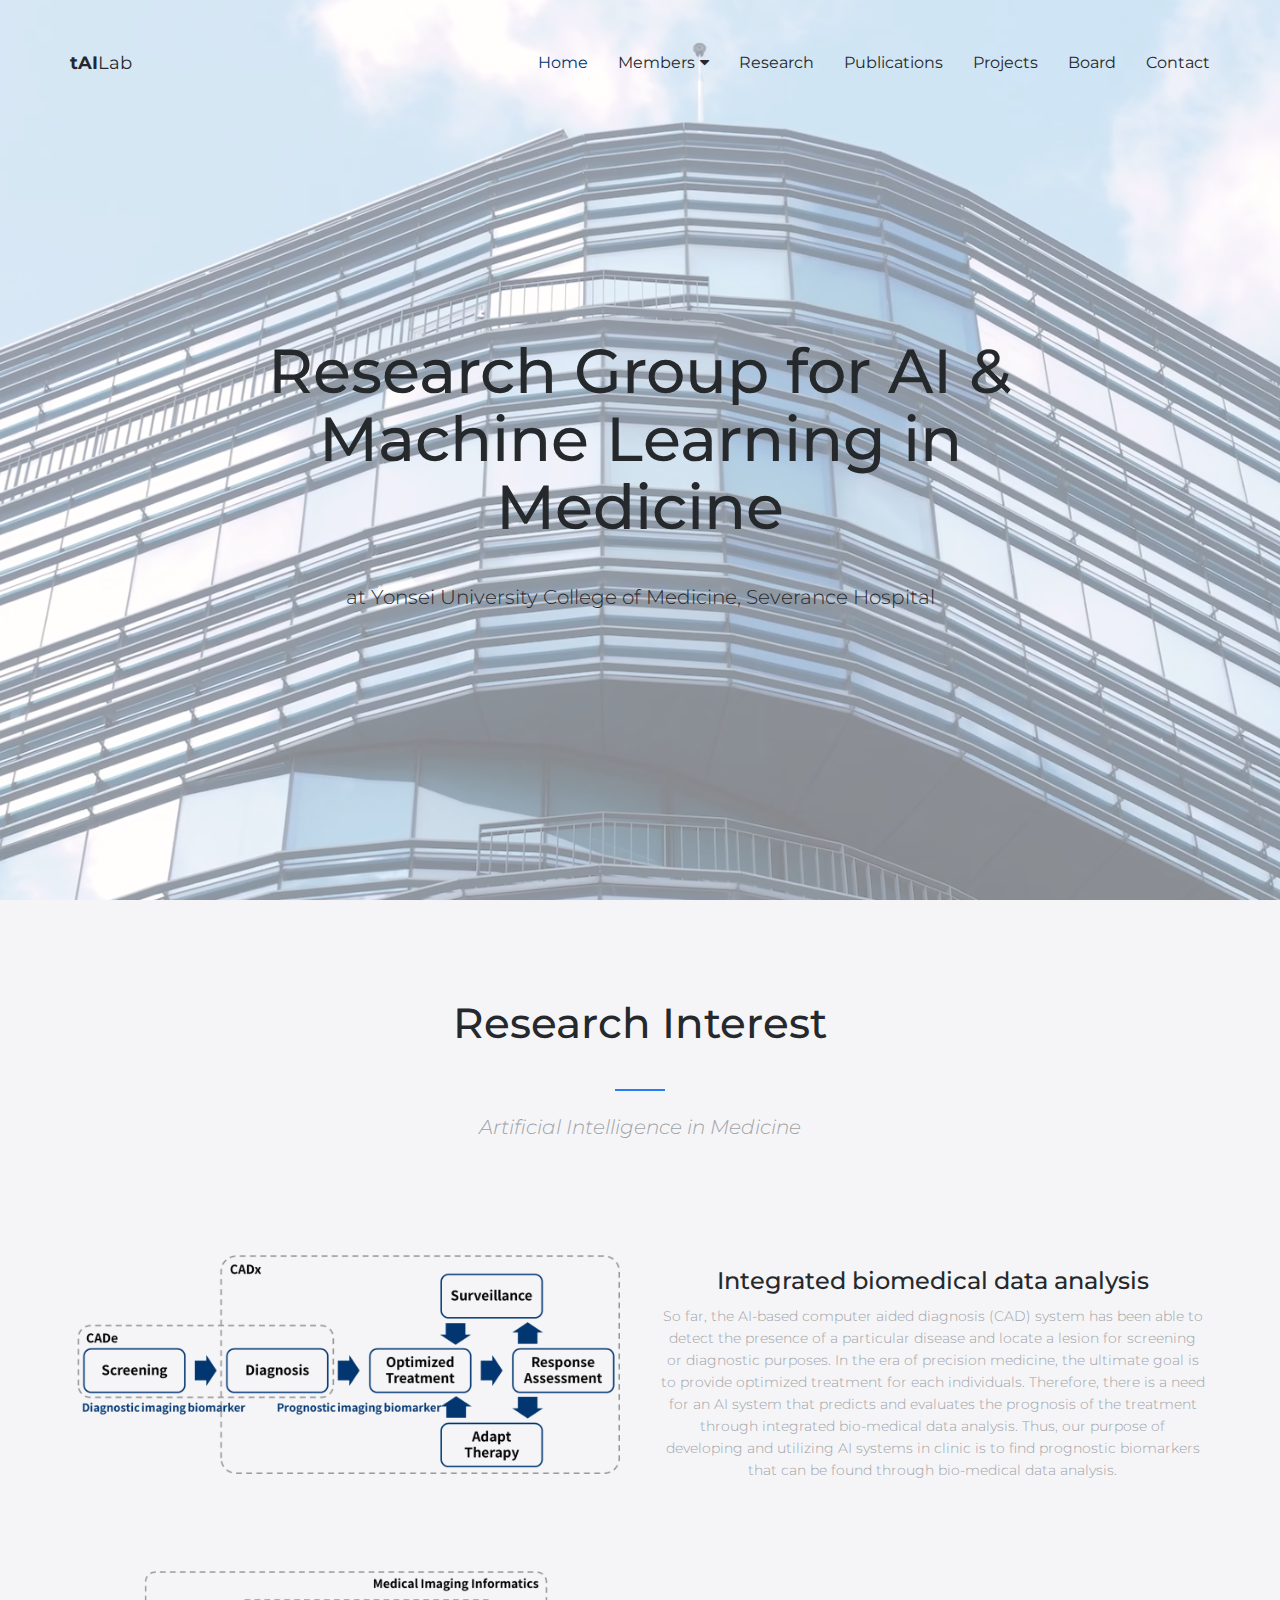
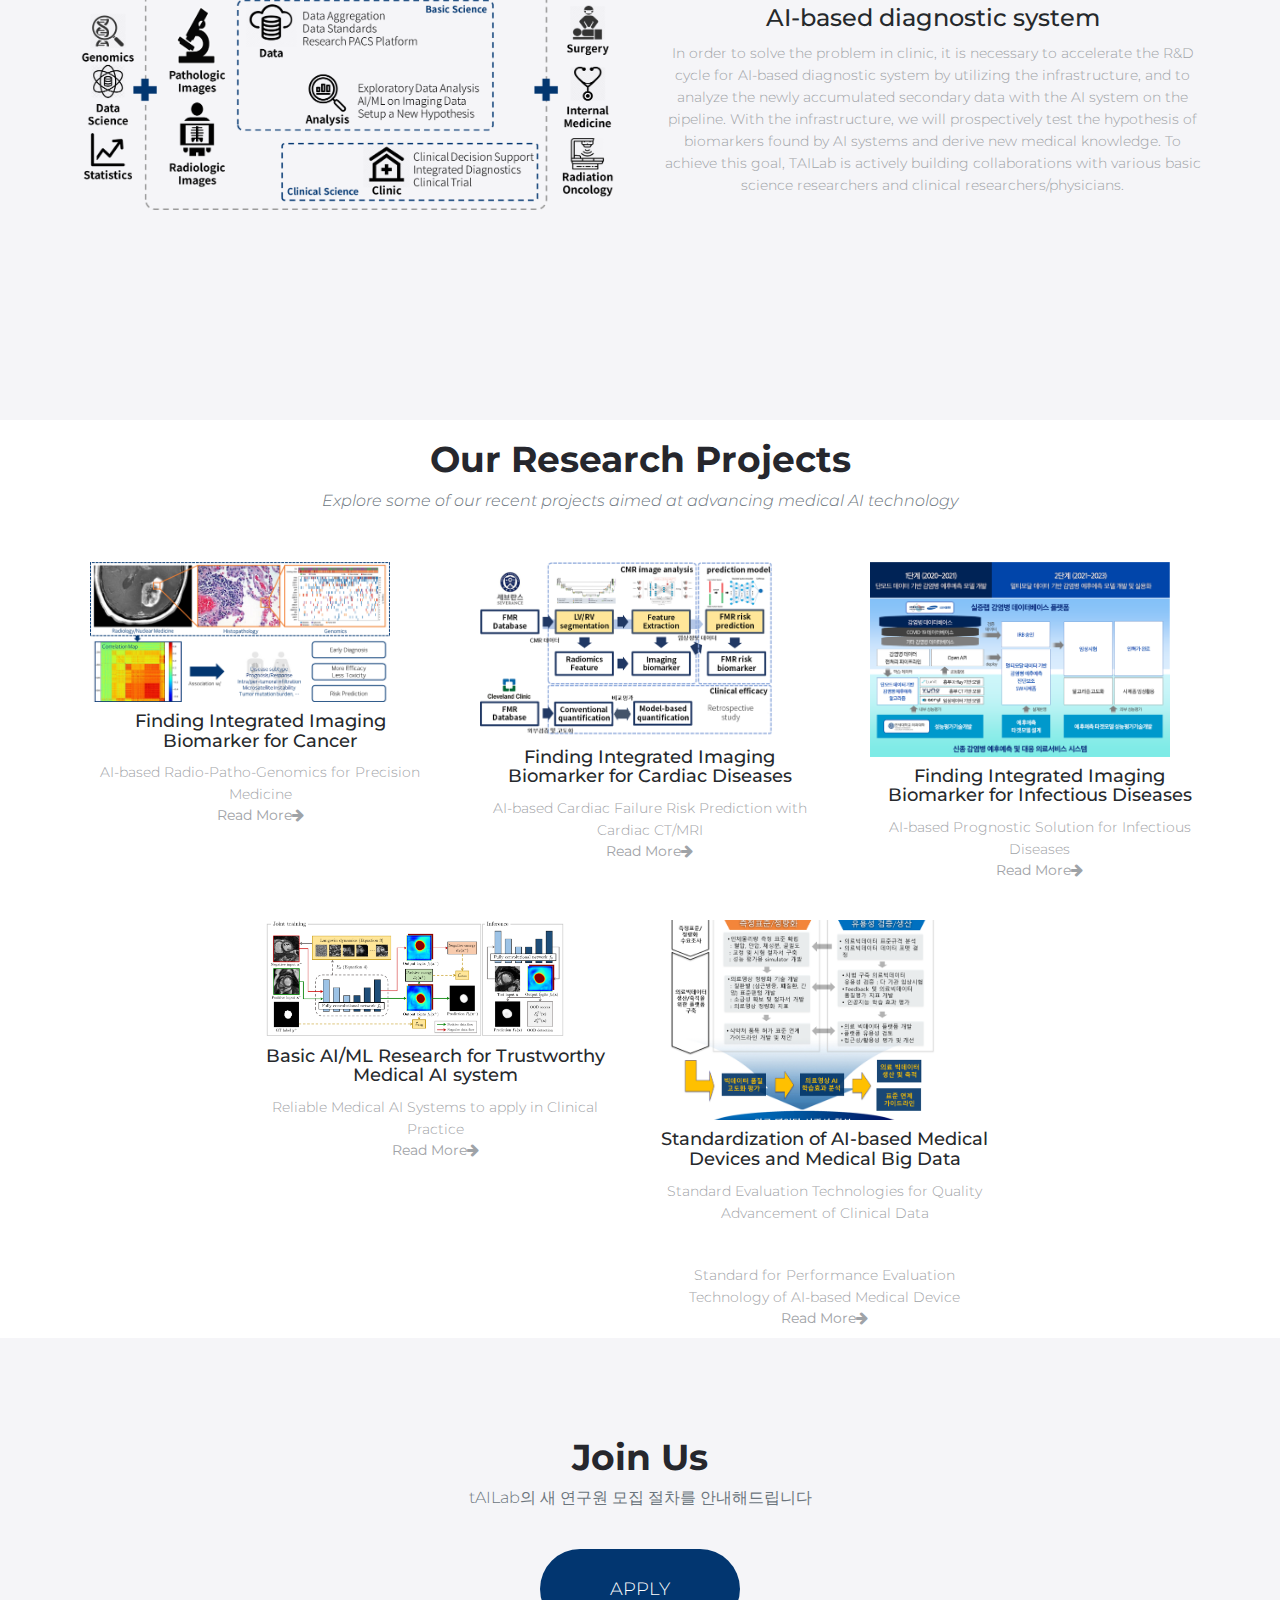
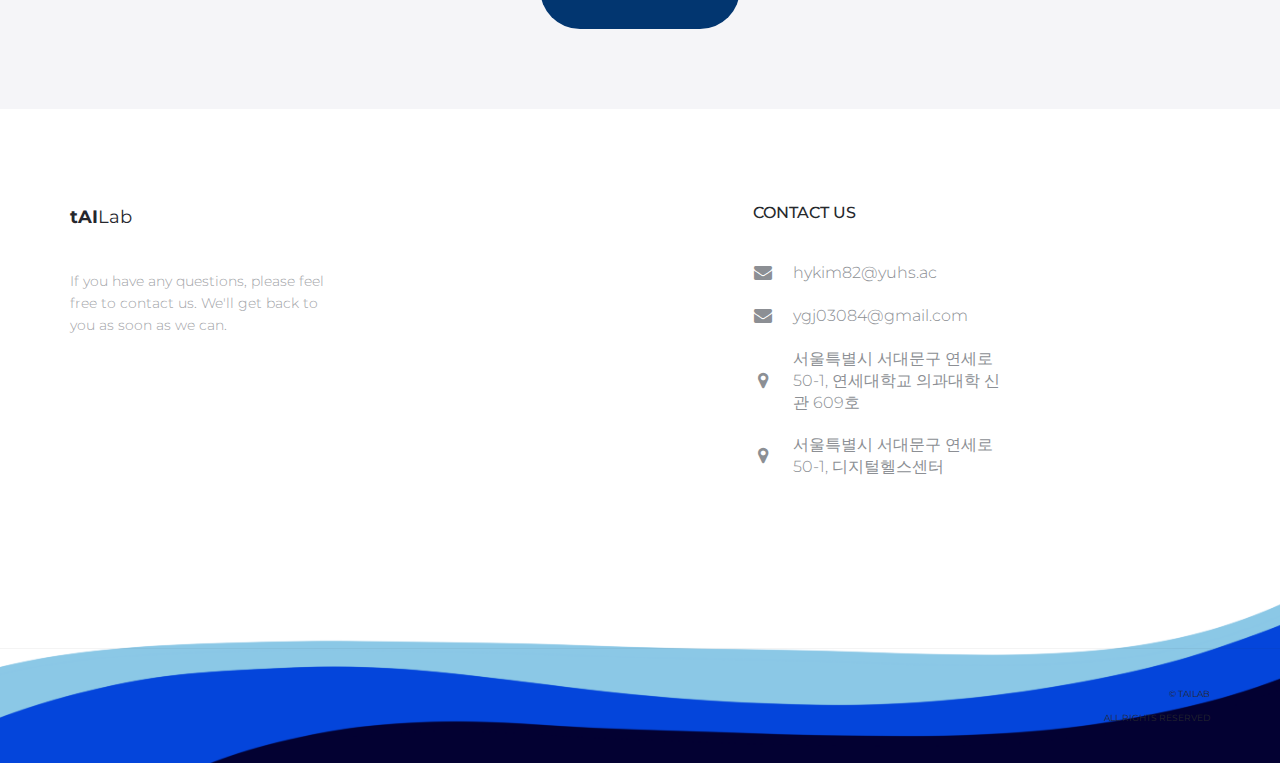
==== html-freebie-agency-perfect-master/index.html @ 2eb8d1ae "Add files via upload" ====
<!DOCTYPE html>
<html lang="en">
<head>

    <!-- Basic Page Needs
    ================================================== -->
    <meta http-equiv="Content-Type" content="text/html; charset=utf-8">
    <meta http-equiv="X-UA-Compatible" content="IE=edge">

    <title>tAILab</title>

    <meta name="description" content="">
    <meta name="author" content="">
    <meta name="keywords" content="">

    <!-- Mobile Specific Metas
    ================================================== -->
    <meta name="viewport" content="width=device-width, minimum-scale=1.0, maximum-scale=1.0">
    <meta name="apple-mobile-web-app-capable" content="yes">

    <!-- Fonts -->
    <link href="https://fonts.googleapis.com/css?family=Montserrat:300,300i,400,600,700" rel="stylesheet">
    <link rel="stylesheet" href="http://cdnjs.cloudflare.com/ajax/libs/font-awesome/4.4.0/css/font-awesome.min.css">

    <!-- Favicon
    ================================================== -->
    <link rel="apple-touch-icon" sizes="180x180" href="assets/img/apple-touch-icon.png">
    <link rel="icon" type="image/png" sizes="16x16" href="assets/img/favicon.png">

    <!-- Stylesheets
    ================================================== -->
    <!-- Bootstrap core CSS -->
    <link href="assets/css/bootstrap.min.css" rel="stylesheet">

    <!-- Custom styles for this template -->
    <link href="assets/css/style.css" rel="stylesheet">
    <link href="assets/css/responsive.css" rel="stylesheet">

    <!-- HTML5 shim and Respond.js IE8 support of HTML5 elements and media queries -->
    <!--[if lt IE 9]>
    <script src="https://oss.maxcdn.com/libs/html5shiv/3.7.0/html5shiv.js"></script>
    <script src="https://oss.maxcdn.com/libs/respond.js/1.4.2/respond.min.js"></script>
    <![endif]-->

</head>
<body>

    <header id="masthead" class="site-header">
        <nav id="primary-navigation" class="site-navigation">
            <div class="container">
                <div class="navbar-header">
                    <a class="site-title"><span>tAI</span>Lab</a>
                </div><!-- /.navbar-header -->
    
                <div class="collapse navbar-collapse" id="agency-navbar-collapse">
                    <ul class="nav navbar-nav navbar-right">
                        <li class="active"><a href="index.html" data-toggle="dropdown">Home</a></li>
    
                        <!-- Members Dropdown Menu -->
                        <li class="dropdown"><a href="2-members.html" class="dropdown-toggle" data-toggle="dropdown">Members<i class="fa fa-caret-down hidden-xs" aria-hidden="true"></i></a>
                            <ul class="dropdown-menu" role="menu" aria-labelledby="menu1">
                                <li><a href="members.html#professors">Professor</a></li>
                                <li><a href="members.html#students">Student</a></li>
                                <li><a href="members.html#alumni">Alumni</a></li>
                            </ul>
                        </li>
    
                        <!-- Updated Categories -->
                        <li><a href="3-research.html">Research</a></li>
                        <li><a href="4-publications.html">Publications</a></li>
                        <li><a href="5-projects.html">Projects</a></li>
                        <li><a href="6-board.html">Board</a></li>
                        <li><a href="7-contact.html">Contact</a></li>
                    </ul>
                </div>
            </div>   
        </nav><!-- /.site-navigation -->
    </header><!-- /#masthead -->
    
    

    <div id="hero" class="hero overlay">
        <div class="hero-content">
            <div class="hero-text">
                <h1>Research Group for AI & Machine Learning in Medicine</h1>
                <p>at Yonsei University College of Medicine, Severance Hospital</p>
            </div><!-- /.hero-text -->
        </div><!-- /.hero-content -->
    </div><!-- /.hero -->

    <main id="main" class="site-main">

        <section class="site-section section-services gray-bg text-center">
            <div class="container">
                <h2 class="heading-separator">Research Interest</h2>
                <p class="subheading-text">Artificial Intelligence in Medicine</p>
                
                <!-- 첫 번째 단락 -->
                <div class="row service-block">
                    <div class="col-md-6 service-image">
                        <img src="assets/img/home_research_1.png" alt="Service Image 1" class="img-responsive">
                    </div>
                    <div class="col-md-6 service-text">
                        <h3>Integrated biomedical data analysis </h3>
                        <p>So far, the AI-based computer aided diagnosis (CAD) system has been able to detect the presence of a particular disease and locate a lesion for screening or diagnostic purposes. In the era of precision medicine, the ultimate goal is to provide optimized treatment for each individuals. Therefore, there is a need for an AI system that predicts and evaluates the prognosis of the treatment through integrated bio-medical data analysis. 
                            Thus, our purpose of developing and utilizing AI systems in clinic is to find prognostic biomarkers that can be found through bio-medical data analysis.</p>
                    </div>
                </div>
                
                <!-- 두 번째 단락 -->
                <div class="row service-block">
                    <div class="col-md-6 service-text">
                        <h3>AI-based diagnostic system</h3>
                        <p>In order to solve the problem in clinic, it is necessary to accelerate the R&D cycle for AI-based diagnostic system by utilizing the infrastructure, and to analyze the newly accumulated secondary data with the AI system on the pipeline. With the infrastructure, we will prospectively test the hypothesis of biomarkers found by AI systems and derive new medical knowledge.
                            To achieve this goal, TAILab is actively building collaborations with various basic science researchers and clinical researchers/physicians.</p>
                    </div>
                    <div class="col-md-6 service-image">
                        <img src="assets/img/home_research_2.png" alt="Service Image 2" class="img-responsive">
                    </div>
                </div>
            </div>
        </section>
        

        <!-- <section class="site-section section-map-feature text-center">

            <div class="container">
                <h2>Responsive Web Design</h2>
                <p>Web design is responsive design. Responsive web design is web design, done right.</p>
                <a href="#" class="btn btn-fill">Learn More</a>
                <div class="row">
                    <div class="col-sm-3 col-xs-6">
                        <div class="counter-item">
                            <p class="counter" data-to="377" data-speed="2000">0</p>
                            <h3>Cofee Cups</h3>
                        </div><!-- /.counter-item -->
                    <!-- </div>
                    <div class="col-sm-3 col-xs-6">
                        <div class="counter-item">
                            <p class="counter" data-to="1204" data-speed="2000">0</p>       
                            <h3>Projects completed</h3>
                        </div> <!-- /.counter-item -->      
                    <!-- </div>
                    <div class="col-sm-3 col-xs-6">
                        <div class="counter-item">
                            <p class="counter" data-to="459" data-speed="1000">0</p>
                            <h3>Happy Clients</h3>
                        </div><!-- /.counter-item -->
                    <!-- </div>
                    <div class="col-sm-3 col-xs-6">
                        <div class="counter-item">
                            <p class="counter" data-to="675" data-speed="1000">0</p>
                            <h3>Average Deal</h3>
                        </div><!-- /.counter-item -->
                    <!-- </div>
                </div>
            </div>
            
        </section>/.section-map-feature -->

        <!-- Research Projects Start -->
<div class="container-xxl py-5">
    <div class="container">
        <div class="section-title text-center">
            <h1 class="display-5 mb-5">Our Research Projects</h1>
            <p class="subheading-text">Explore some of our recent projects aimed at advancing medical AI technology</p>
        </div>
        <div class="row g-4">
            <!-- Project 1 -->
            <div class="col-md-6 col-lg-4 wow fadeInUp" data-wow-delay="0.1s">
                <div class="project-item">
                    <div class="overflow-hidden">
                        <img class="img-fluid" src="assets/img/research_1_1.png" alt="Project 1">
                    </div>
                    <div class="p-4 text-center border border-5 border-light border-top-0">
                        <h4 class="mb-3">Finding Integrated Imaging Biomarker for Cancer</h4>
                        <p>AI-based Radio-Patho-Genomics for Precision Medicine</p>
                        <a class="fw-medium" href="project-details-1.html">Read More<i class="fa fa-arrow-right ms-2"></i></a>
                    </div>
                </div>
            </div>
            <!-- Project 2 -->
            <div class="col-md-6 col-lg-4 wow fadeInUp" data-wow-delay="0.3s">
                <div class="project-item">
                    <div class="overflow-hidden">
                        <img class="img-fluid" src="assets/img/research_2_1.png" alt="Project 2">
                    </div>
                    <div class="p-4 text-center border border-5 border-light border-top-0">
                        <h4 class="mb-3">Finding Integrated Imaging Biomarker for Cardiac Diseases </h4>
                        <p>AI-based Cardiac Failure Risk Prediction with Cardiac CT/MRI </p>
                        <a class="fw-medium" href="project-details-2.html">Read More<i class="fa fa-arrow-right ms-2"></i></a>
                    </div>
                </div>
            </div>
            <!-- Project 3 -->
            <div class="col-md-6 col-lg-4 wow fadeInUp" data-wow-delay="0.5s">
                <div class="project-item">
                    <div class="overflow-hidden">
                        <img class="img-fluid" src="assets/img/research_3_1.png" alt="Project 3">
                    </div>
                    <div class="p-4 text-center border border-5 border-light border-top-0">
                        <h4 class="mb-3">Finding Integrated Imaging Biomarker for Infectious Diseases                        </h4>
                        <p>AI-based Prognostic Solution for Infectious Diseases</p>
                        <a class="fw-medium" href="project-details-3.html">Read More<i class="fa fa-arrow-right ms-2"></i></a>
                    </div>
                </div>
            </div>
            <!-- Project 4 -->
            <div class="col-md-6 col-lg-4 wow fadeInUp" data-wow-delay="0.1s">
                <div class="project-item">
                    <div class="overflow-hidden">
                        <img class="img-fluid" src="assets/img/research_4_1.png" alt="Project 4">
                    </div>
                    <div class="p-4 text-center border border-5 border-light border-top-0">
                        <h4 class="mb-3">Basic AI/ML Research for Trustworthy Medical AI system</h4>
                        <p>Reliable Medical AI Systems to apply in Clinical Practice</p>
                        <a class="fw-medium" href="project-details-4.html">Read More<i class="fa fa-arrow-right ms-2"></i></a>
                    </div>
                </div>
            </div>
            <!-- Project 5 -->
            <div class="col-md-6 col-lg-4 wow fadeInUp" data-wow-delay="0.3s">
                <div class="project-item">
                    <div class="overflow-hidden">
                        <img class="img-fluid" src="assets/img/research_5_1.png" alt="Project 5">
                    </div>
                    <div class="p-4 text-center border border-5 border-light border-top-0">
                        <h4 class="mb-3">Standardization of AI-based Medical Devices and Medical Big Data</h4>
                        <p> Standard Evaluation Technologies for Quality Advancement of Clinical Data </p>
                        <p> Standard for Performance Evaluation Technology of AI-based Medical Device </p>
                        <a class="fw-medium" href="project-details-5.html">Read More<i class="fa fa-arrow-right ms-2"></i></a>
                    </div>
                </div>
            </div>
        </div>
    </div>
</div>
<!-- Research Projects End -->

<!-- Recruitment Start -->
<div class="container-xxl py-5 bg-light recruitment-section">
    <div class="container">
        <div class="section-title text-center">
            <h1 class="display-5 mb-4">Join Us</h1>
            <p>tAILab의 새 연구원 모집 절차를 안내해드립니다</p>
        </div>
        <div class="text-center mt-5">
            <a href="recruitment.html" class="btn btn-green btn-lg">APPLY</a>
        </div>
    </div>
</div>
<!-- Recruitment End -->


    <footer id="colophon" class="site-footer" style="background: url('assets/img/footer_img_blue_wave.png') no-repeat center center; background-size: cover;">
        <div class="container">
            <div class="row">
                <div class="col-md-3 col-sm-4 col-xs-6">
                    <a class="site-title"><span>tAI</span>Lab</a>
                    <p>If you have any questions, please feel free to contact us. We'll get back to you as soon as we can.                    </p>
                </div>
                <div class="col-lg-offset-4 col-md-3 col-sm-4 col-md-offset-2 col-sm-offset-0 col-xs-6 ">
                    <h3>Contact Us</h3>
                    <ul class="list-unstyled contact-links">
                        <li><i class="fa fa-envelope" aria-hidden="true"></i><a href="mailto:hykim82@yuhs.ac">hykim82@yuhs.ac</a></li>
                        <li><i class="fa fa-envelope" aria-hidden="true"></i><a href="mailto:ygj03084@gmail.com">ygj03084@gmail.com</a></li>
                        <!-- <li><i class="fa fa-phone" aria-hidden="true"></i><a href="tel:+37400800000">+374 (00) 80 00 00 </a></li> -->
                        <li><i class="fa fa-map-marker" aria-hidden="true"></i><p>서울특별시 서대문구 연세로 50-1, 연세대학교 의과대학 신관 609호</p></li>
                        <li><i class="fa fa-map-marker" aria-hidden="true"></i><p>서울특별시 서대문구 연세로 50-1, 디지털헬스센터</p></li>

                    </ul>
                </div>
                <div class="clearfix visible-xs"></div>
            </div>
        </div>
        <div class="copyright">
            <div class="container">
                <div class="row">
                    <div class="col-xs-8">
                        <div class="social-links">
                            <!-- <a class="twitter-bg" href="#"><i class="fa fa-twitter"></i></a>
                            <a class="facebook-bg" href="#"><i class="fa fa-facebook"></i></a>
                            <a class="pinterest" href="#"><i class="fa fa-pinterest"></i></a>
                            <a class="linkedin-bg" href="#"><i class="fa fa-linkedin"></i></a> -->
                        </div><!-- /.social-links -->
                    </div>
                    <div class="col-xs-4">
                        <div class="text-right">
                            <p>&copy; tAILab</p>
                            <p>All Rights Reserved</p>
                        </div>
                    </div>
                </div>
            </div>
        </div><!-- /.copyright -->
    </footer><!-- /#footer -->


    <!-- Bootstrap core JavaScript
    ================================================== -->
    <!-- Placed at the end of the document so the pages load faster -->
    <script src="https://ajax.googleapis.com/ajax/libs/jquery/3.1.1/jquery.min.js"></script>
    <script src="assets/js/bootstrap.min.js"></script>
    <script src="assets/js/bootstrap-select.min.js"></script>
    <script src="assets/js/jquery.slicknav.min.js"></script>
    <script src="assets/js/jquery.countTo.min.js"></script>
    <script src="assets/js/jquery.shuffle.min.js"></script>
    <script src="assets/js/script.js"></script>
  
</body>
</html>
---- html-freebie-agency-perfect-master/assets/css/style.css ----
/*
 * Theme Name: 
 * Theme URI: 
 * Author: Milan Savov, Nikola Kostov
 * Author URI/Mail: milan.savov@gmail.com, nikolakostov1991@gmail.com
 * Version: 1.0
 * */

 /* TABLE OF CONTENT 
*
* - CUSTOM RESETS
    - Buttons
    - Forms
* - LAYOUT
* - HEADER 
    - Site Logo
    - Navigation
* - HERO (BANNER)
* - HOMEPAGE SECTIONS
    - Features 
    - Services
    - Map Feature 
    - Portfolio
    - Newsletter 
* - FOOTER
* - PAGES
    - PORTFOLIO
    - PORTFOLIO ITEM
    - BLOG
    - BLOG POST
    - CONTACT
*
*/


/* CUSTOM RESETS
================================================== */
a {
    transition: all 0.25s ease-in-out;
    -moz-transition: all 0.25s ease-in-out;
    -webkit-transition: all 0.25s ease-in-out;
    -o-transition: all 0.25s ease-in-out;
    -ms-transition: all 0.25s ease-in-out;
    cursor: pointer;
    color: #9fa3a7;
}

a:focus,
a:hover {
    color: #023670;
    outline: 0 none;
    text-decoration: none;
}

p {
    margin-bottom: 0;
    font-size: 14px;
    font-weight: 300;
    color: #9fa3a7;
    line-height: 22px;
}

h1 {
    font-size: 62px;
}

h2 {
    font-size: 42px;
}

h1,h2,h3,h4,h5 {
    color: #26292c;
}

p + p {
    margin-top: 40px;
}

/* Buttons */
.btn {
    line-height: 50px;
    min-width: 200px;
    font-size: 16px;
    font-weight: 300;
    border: 0;
    border-radius: 50px;
    color: #26272d;
    background-color: #fff;
    padding: 0;
    transition: color 0.25s ease-in-out, background-color 0.25s ease-in-out;
    -moz-transition: color 0.25s ease-in-out, background-color 0.25s ease-in-out;
    -webkit-transition: color 0.25s ease-in-out, background-color 0.25s ease-in-out;
    -o-transition: color 0.25s ease-in-out, background-color 0.25s ease-in-out;
    -ms-transition: color 0.25s ease-in-out, background-color 0.25s ease-in-out;
}

.btn-border {
    border: 1px solid #26272d;
}

.btn-fill {
    background-color: #267df4;
    color: #fff;
}

.btn-gray {
    background-color: #f5f5f8;
    color: #26272d;
}

.btn-green {
    background-color: #023670;
    color: #fff;  
}

.btn:hover,
button.btn:hover,
.btn:focus,
button.btn:focus {
    background-color: #26272d;
    color: #fff;
}

.btn-gray:hover,
.btn-gray:focus {
    background-color: #023670;
    color: #fff;    
}

/* 
 * Forms 
 */
/* Input fields */
.form-group {
    position: relative;
    margin: 0 auto;
    width: 100%;
}

.form-control {
    border-radius: 25px;
    height: 50px;
    padding: 15px 20px;
    border-color: #f5f5f8;
}

.form-control + .form-control {
    margin-top: 10px;
}

.form-control:focus {
    background-color: #f5f5f8;
    border-color: #f5f5f8;
    box-shadow: none;
    outline: none;
}

.form-group .btn {
    position: absolute;
    top: 5px;
    right: 5px;
    line-height: 40px;
    min-width: 60px;
    font-size: 16px;
    border-radius: 25px;
}

.form-control-comment {
    height: 100px;
    resize: none;
}

.search-form .form-group .form-control {
    padding-right: 80px;
}

/* ELEMENTS
================================================== */
/* Checkbox fields */
input[type=checkbox],
input[type=radio] {
    position: absolute;
    visibility: hidden;
    height: auto;
    margin-top: 0;
}

.checkbox {
    margin: 0;
} 

.checkbox + .checkbox,
.radio-btn + .radio-btn {
    margin-top: 15px;
}

.checkbox [type="checkbox"]:not(:checked) + label,
.checkbox [type="checkbox"]:checked + label {
    position: relative;
    padding-left: 30px;
    cursor: pointer;
}

.checkbox [type="checkbox"]:not(:checked) + label:before,
.checkbox [type="checkbox"]:checked + label:before {
    content: '';
    position: absolute;
    left:0; 
    width: 20px; 
    height: 20px;
    background-color: #fff;
    border: 1px solid #f5f5f8;
    border-radius: 3px;
    box-shadow: none;
    transition: border-color .2s;
    -webkit-transition: border-color .2s;
    -ms-transition: border-color .2s;
    -o-transition: border-color .2s;
    -ms-transition: border-color .2s;
}

.checkbox [type="checkbox"]:not(:checked) + label:after,
.checkbox [type="checkbox"]:checked + label:after {
    content: '\f00c';
    font-family: 'FontAwesome';
    position: absolute;
    top: 50%;
    left: 0;
    text-align: center;
    font-size: 15px;
    height: 20px;
    width: 20px;
    border-radius: 3px;
    color: #fff;
    background-color: #023670;
    transform: translateY(-50%);
    -webkit-transform: translateY(-50%);
    -ms-transform: translateY(-50%);
    -o-transform: translateY(-50%);
    -ms-transform: translateY(-50%);
      transition: opacity .2s;
    -webkit-transition: opacity .2s;
    -ms-transition: opacity .2s;
    -o-transition: opacity .2s;
    -ms-transition: opacity .2s;
}

.checkbox [type="checkbox"]:not(:checked) + label:after {
    opacity: 0;
}

.checkbox [type="checkbox"]:checked + label:after {
    opacity: 1;
}

.checkbox [type="checkbox"]:disabled:not(:checked) + label:before,
.checkbox [type="checkbox"]:disabled:checked + label:before {
    box-shadow: none;
    border-color: #bbb;
    background-color: #ddd;
}

.checkbox [type="checkbox"]:disabled:checked + label:after {
    color: #999;
}
.checkbox [type="checkbox"]:disabled + label {
    color: #aaa;
}

.checkbox [type="checkbox"]:checked:focus + label:before,
.checkbox [type="checkbox"]:not(:checked):focus + label:before {
    border: 1px dotted #023670;
}

.checkbox [type="checkbox"]:not(:checked) + label:hover:before,
.checkbox [type="checkbox"]:checked + label:hover:before {
    border: 1px solid #023670;
}

/* Radiobutton fields */
.radio-btn label {
    font-weight: 400;
}

.radio-btn [type="radio"]:not(:checked) + label,
.radio-btn [type="radio"]:checked + label {
    position: relative;
    padding-left: 30px;
    cursor: pointer;
    margin-bottom: 0;
}

.radio-btn [type="radio"]:not(:checked) + label:before,
.radio-btn [type="radio"]:checked + label:before {
    content: '';
    position: absolute;
    left:0; 
    top: 50%;
    width: 20px;
    height: 20px;
    background-color: #fff;
    border: 1px solid #f5f5f8;
    border-radius: 50px;
    box-shadow: none;
    transform: translateY(-50%);
    -webkit-transform: translateY(-50%);
    -ms-transform: translateY(-50%);
    -o-transform: translateY(-50%);
    -ms-transform: translateY(-50%);
    transition: border-color .2s;
    -webkit-transition: border-color .2s;
    -ms-transition: border-color .2s;
    -o-transition: border-color .2s;
    -ms-transition: border-color .2s;
}

.radio-btn [type="radio"]:not(:checked) + label:after,
.radio-btn [type="radio"]:checked + label:after {
    content: '';
    position: absolute;
    width: 12px;
    height: 12px;
    top: 50%;
    left: 4px;
    background-color: #023670;
    border-radius: 50px;
    transform: translateY(-50%);
    -webkit-transform: translateY(-50%);
    -ms-transform: translateY(-50%);
    -o-transform: translateY(-50%);
    -ms-transform: translateY(-50%);
    transition: opacity .2s;
    -webkit-transition: opacity .2s;
    -ms-transition: opacity .2s;
    -o-transition: opacity .2s;
    -ms-transition: opacity .2s;
}

.radio-btn [type="radio"]:not(:checked) + label:after {
    opacity: 0;
}
.radio-btn [type="radio"]:checked + label:after {
    opacity: 1;
}

.radio-btn [type="radio"]:disabled:not(:checked) + label:before,
.radio-btn [type="radio"]:disabled:checked + label:before {
    box-shadow: none;
    border-color: #bbb;
    background-color: #ddd;
}

.radio-btn [type="radio"]:disabled:checked + label:after {
    color: #999;
}

.radio-btn [type="radio"]:disabled + label {
    color: #aaa;
}

.radio-btn [type="radio"]:checked:focus + label:before,
.radio-btn [type="radio"]:not(:checked):focus + label:before {
    border: 1px dotted #023670;
}

.radio-btn [type="radio"]:checked + label:hover:before,
.radio-btn [type="radio"]:not(:checked) + label:hover:before {
    border: 1px solid #023670;
}

/* Selectpicker */
select {
    position: absolute !important;
    bottom: 0;
    left: 50%;
    display: block !important;
    width: .5px !important;
    height: 100% !important;
    padding: 0 !important;
    opacity: 0 !important;
    border: none;
}

.bootstrap-select .btn {
    border: 1px solid #26272d;
    border-radius: 10px;
}

.bootstrap-select span.pull-left {
    padding-left: 10px;
}

.bootstrap-select.btn-group .dropdown-menu.inner {
    position: static; *
    float: none;
    border: 0;
    padding: 0;
    margin: 0;
    border-radius: 0;
    -webkit-box-shadow: none;
    box-shadow: none;
}

.bootstrap-select.open .dropdown-menu {
    display: block;
    border: 1px solid #26272d; 
    border-radius: 10px;
}

.bootstrap-select.btn-group .dropdown-menu {
    padding: 5px 0;
    min-width: 100%;
    overflow: hidden;
    -webkit-box-sizing: border-box;
    -moz-box-sizing: border-box;
    box-sizing: border-box;
    z-index: 9999;
}

.bootstrap-select .dropdown-menu {
    display: none;
    visibility: visible;
    opacity: 1;
    padding: 0;
}

.bootstrap-select .bs-caret {
    float: right;
    padding-right: 10px;
}

.bootstrap-select .bs-caret .caret {
    border-top: 6px dashed;
    border-top: 6px solid\9;
    border-right: 6px solid transparent;
    border-left: 6px solid transparent;   
}

.bootstrap-select .selected {
    color: #023670;
}

.bootstrap-select .check-mark {
    display: none;
}

/*  Tabs  */
.tab-style {
    border-bottom: none;
}

.tab-style + .tab-content {
    padding: 15px;
    border: 1px solid #26272d;
    border-bottom-left-radius: 10px;
    border-bottom-right-radius: 10px;
    border-top-right-radius: 10px;
}

.nav-tabs.tab-style > li.active > a,
.nav-tabs.tab-style > li > a:hover {
    border: 1px solid #023670;
    background-color: #023670;
    color: #fff;
}

.nav-tabs.tab-style > li > a {
    position: relative;
    color: #26272d;
    margin-right: 0;
    border: 1px solid #26272d;
    border-top-left-radius: 10px;
    border-top-right-radius: 10px;
}

.nav-tabs.tab-style > li + li {
    margin-left: 10px;
}

/* Accordion */
.accordion.panel-group {
    margin-bottom: 0;
}

.accordion.panel-group .panel + .panel {
    margin-top: 0;
}

.accordion .panel {
    border: 0;
    box-shadow: none;
    border: 1px solid #26272d;
    border-bottom: 0;
    border-radius: 0;
}

.accordion .panel:first-child,
.accordion .panel:first-child .panel-heading a {
    border-top-right-radius:10px;
    border-top-left-radius:10px;
}

.accordion .panel:last-child {
    border-bottom-right-radius:10px;
    border-bottom-left-radius:10px;
    border-bottom: 1px solid #26272d;
}

.accordion .panel:last-child .panel-heading a.collapsed {
    border-bottom-right-radius:10px;
    border-bottom-left-radius:10px;
}

.accordion .collapsed {
    height: auto;
}

.accordion .panel-heading {
    background-color: transparent;
    padding: 0;
}

.accordion .panel-heading a {
    display: inline-block;
    position: relative;
    width: 100%;
    padding: 10px 40px 10px 15px;
}

.accordion .panel-heading a.collapsed {
    background-color: transparent;
    color: #26272d;
}

.accordion .panel-heading a.collapsed:hover,
.accordion.accordion-gray .panel-heading a.collapsed:hover,
.accordion .panel-heading a {
    background-color: #023670;   
    color: #fff; 
}

.accordion .panel-heading a.collapsed::after {
    content: "\f107";
}

.accordion .panel-heading a::after {
    font-family: "FontAwesome";
    content: "\f106";
    position: absolute;
    top: 50%;
    right: 15px;
    transform: translateY(-50%);
    -moz-transform: translateY(-50%);
    -o-transform: translateY(-50%);
    -ms-transform: translateY(-50%);
    -webkit-transform: translateY(-50%);
}

.panel-group .panel-heading+.panel-collapse>.list-group, 
.panel-group .panel-heading+.panel-collapse>.panel-body {
    border: none;
}

/* Pagination */
.pagination {
  margin: 0;
  vertical-align: middle;
}

.pagination > li > a {
  border: none;
  color: #292a2c;
  background-color: #f5f5f8;
  padding: 10px 15px;
  border-radius: 10px;
  font-size: 12px;
}

.pagination > li + li > a {
  margin-left: 5px;
}

.pagination > li.active > a,
.pagination > li > a:hover,
.pagination > li.active > a:hover {
  background-color: #023670;
  color: #fff;
}

.pagination > li:first-child > a {
  border-top-left-radius: 10px;
  border-bottom-left-radius: 10px;
}

.pagination > li:last-child > a {
  border-top-right-radius: 10px;
  border-bottom-right-radius: 10px;
}

.pagination > li.more > a {
  margin-left: 0;
  padding: 10px 5px;
  pointer-events: none;
  background-color: transparent;
}

.pagination > li.more + li > a {
  margin-left: 0;
}

/* LAYOUT
================================================== */
html, body {
    width: 100%;
    height: 100%;
    margin: 0;
    padding: 0;
    font-family: 'Montserrat', sans-serif;
    color: #26272d;
}

.img-res {
    display: block;
    width: 100vw;
    height: 100vh;
    max-width: 100%;
    max-height: 100%;
    object-fit: cover;
}

/* Background colors */
.gray-bg {
  background-color: #f5f5f8;
}

/* Margin and padding resets */
.mb-10 {margin-bottom: 10px;}
.mt-20 {margin-top: 20px;}
.mt-50 {margin-top: 50px;}

/* HEADER
================================================== */
.site-header {
    position: absolute;
    padding: 50px 0 0;
    background-color: transparent;
    width: 100%;
    z-index: 3;
}

/* Site-logo */
.site-title {
    font-size: 18px;
    line-height: 26px;
    color: #26272d;
}

.site-title:hover {
    color: #26272d;   
}

.site-title span {
    font-weight: 700;
}

.site-title a:hover {
    color: #fff;
}

/* Navigation */
.navbar-collapse {
    text-align: center;
}

.navbar-nav {
    float: none;
    display: inline-block;
}

.navbar-nav > li > a, 
.slicknav_nav > li > a {
    padding: 0;
    font-size: 16px;
    position: relative;
    color: #26272d;
    line-height: 26px;
}

.site-header-white .navbar-nav > li > a,
.site-header-white .site-title {
    color: #fff;
}

.navbar-nav > li > a i {
    margin-left: 5px;
}

.navbar-nav > li + li {
    margin-left: 30px;
}

.nav .open > a, 
.nav .open > a:focus, 
.nav .open > a:hover,
.navbar-nav > li > a:hover,
.navbar-nav > li > a:focus,
.navbar-nav > li.active > a,
.navbar-collapse li a:hover,
.dropdown.open > a, 
.site-header-white .dropdown.open > a,
.dropdown-menu a:hover, 
.dropdown:hover > a, 
.dropdown-menu>li>a:focus,
.dropdown-menu li a:hover,
.slicknav_nav > li.active a,
.slicknav_open .slicknav_arrow,
.slicknav_nav > li a:hover {
    background-color: transparent;
    color: #023670;
}

.navbar-toggle {
    border-color: #fff;
    margin: 0 15px 0 0;
    position: relative;
    top: -1px;
}

.navbar-toggle:hover,
.navbar-toggle[aria-expanded=true] {
    background-color: #fff;
    border-color: #000;
    cursor: pointer;
}

.navbar-toggle:hover .icon-bar,
.navbar-toggle[aria-expanded=true] .icon-bar {
    background-color: #000;
}

.navbar-toggle  .icon-bar {
    background-color: #fff;
}

.navbar-nav .dropdown-menu {
    display: block;
    opacity: 0;
    visibility: hidden;
    border-radius: 0;
    min-width: 130px;
    border: 0;
    border-top: 5px solid #023670;
    top: 140%;
    transition: all 0.4s;
    -moz-transition: all 0.4s;
    -webkit-transition: all 0.4s;
    -o-transition: all 0.4s;
    -ms-transition: all 0.4s;
}

.navbar-nav li a:hover + .dropdown-menu,
.navbar-nav .dropdown-menu:hover {
    opacity: 1;
    visibility: visible;
    top: 100%;
    transition-delay: 0s;
}

.dropdown-menu li a {
    padding: 5px 15px;
    position: relative;
    left: 0;
}

.dropdown-menu li a:hover {
    left: 15px;
}

/* HERO
================================================== */
.hero { 
    background: url(../img/1_home_background.png) no-repeat center / cover; 
    height: 100%;
    width: 100%;
    display: table;
    position: relative;
}

.overlay:before {
  content: '';
  background-color: rgba(255,255,255,0.5);
  height: 100%;
  width: 100%;
  position: absolute;
  top: 0;
  left: 0;
  z-index: 0;
}

.hero-content {
    display: table-cell;
    vertical-align: middle;
    padding-top: 75px;
}

.hero-text {
    max-width: 890px;
    width: 100%;
    margin: 0 auto;
    padding: 0 15px;
    text-align: center;
}

.hero-text h1 {
    position: relative;
    margin: 0;
}

.hero-text p {
    position: relative;
    margin: 45px 0 30px;
    font-size: 20px;
    color: #26272d;
}

.hero-text .btn {
    position: relative;
    background-color: transparent;
}

.hero-text .btn:hover {
    background-color: #26272d;
    color: #fff;
}

.hero .breadcrumb {
    padding-top: 60px;
    margin-bottom: 0;
}

.hero .breadcrumb:before {
    content: '';
    display: block;
    position: absolute;
    left: 50%;
    bottom: 45px;
    height: 12px;
    width: 80px;
    border-top: 5px solid #fff;
    border-bottom: 3px solid #fff;
    transform: translateX(-50%);
    -moz-transform: translateX(-50%);
    -webkit-transform: translateX(-50%);
    -o-transform: translateX(-50%);
    -ms-transform: translateX(-50%);
}

.subpage-hero {
    height: 400px;
}

.subpage-hero.overlay:before {
    background-color: rgba(38,39,45,0.5);
}

.subpage-hero .hero-content,
.subpage-hero .hero-content h1,
.subpage-hero a  {
    color: #fff;
}

.subpage-hero a:hover {
    color: #023670;
}

.portfolio-hero {
    background: url(../img/portfolio-hero.jpg) no-repeat center / cover;     
}

.blog-hero {
    background: url(../img/blog-hero.jpg) no-repeat center / cover;     
}

.contact-hero {
    background: url(../img/contact-hero.jpg) no-repeat center / cover;     
}

/* SITEMAIN
================================================== */
/* site-section */
.site-section {
   padding: 100px 0 140px;
}

.subheading-text {
    font-size: 20px;
    font-style: italic;
}

.heading-separator {
    position: relative;
    margin: 0;
    padding-bottom: 70px;
}

.heading-separator:after {
    content: "";
    position: absolute;
    bottom: 25px;
    left: 0;
    right: 0;
    height: 2px;
    width: 50px;
    margin: 0 auto;
    background-color: #267df4;
}

/* Section: Features */
.section-features h2 {
    padding-bottom: 40px;
    font-size: 30px;
}

.section-features img {
    position: absolute;
    right: 15px;
    height: 380px;
}

/* Section: Portfolio */
.portfolio-item {
    margin-top: 30px;
}

/* Section Title Styling */
.section-title {
    text-align: center; /* 중앙 정렬 */
    margin-bottom: 20px; /* 여백 설정 */
}

/* "Our Research Projects" 제목 스타일링 */
.section-title h1 {
    font-size: 36px; /* 기존의 폰트 크기에서 줄임 (원하는 크기로 조정 가능) */
    color: #26272d; /* 텍스트 색상 */
    margin-bottom: 20px; /* 제목 하단 여백 */
}

/* "Explore some of our recent projects aimed at advancing medical AI technology" 스타일링 */
.section-title p {
    font-size: 16px; /* 설명 텍스트의 폰트 크기 */
    color: #9fa3a7; /* 설명 텍스트 색상 */
    margin-bottom: 50px; /* 설명과 프로젝트 섹션 사이의 여백 */
}

/* 프로젝트 카드 섹션의 상단 여백 설정 */
.row.g-4 {
    margin-top: 40px; /* 프로젝트 섹션 상단 여백 */
}

/* Section: Recruitment */
.recruitment-section {
    background-color: #f5f5f8; /* 섹션 배경 색상 */
    padding: 80px 0; /* 섹션 상하 여백 */
}

.recruitment-section .section-title {
    margin-bottom: 40px; /* 섹션 제목 아래 여백 */
}

.recruitment-section h1 {
    font-size: 36px; /* 섹션 제목 폰트 크기 */
    color: #26272d; /* 섹션 제목 색상 */
}

.recruitment-section p {
    font-size: 18px; /* 설명 텍스트의 폰트 크기 */
    color: #9fa3a7; /* 설명 텍스트 색상 */
}

.recruitment-section .btn-green {
    background-color: #023670; /* 지원하기 버튼 색상 변경 */
    color: #fff; /* 텍스트 색상 */
    padding: 15px 30px; /* 버튼 크기 설정 */
    font-size: 18px; /* 버튼 텍스트 크기 */
    border-radius: 50px; /* 버튼의 모서리를 둥글게 */
    transition: background-color 0.3s, transform 0.3s; /* 버튼 호버 효과 */
}

.recruitment-section .btn-green:hover {
    background-color: #26272d; /* 호버 시 버튼 색상 변경 */
    transform: translateY(-5px); /* 호버 시 버튼이 살짝 올라오는 효과 */
}


/* Section: Services */
.section-services .subheading-text {
    margin-bottom: 90px;
}

.section-services .col-md-3:nth-child(n+5) .service {
    margin-top: 60px;
}

.service {
    min-height: 250px;
}

.service-title {
    margin: 35px 0 25px;
    font-size: 13px;
    text-transform: uppercase;
}

.service-info {
    font-size: 13px; 
}

/* Our Services Section - 이미지와 글 나란히 배치 */
.service-block {
    display: flex;
    align-items: center;
    margin-bottom: 50px; /* 단락 간의 간격 */
}

.service-block .service-image,
.service-block .service-text {
    flex: 1;
    padding: 20px; /* 각 단락의 좌우 여백 */
}

.service-block .service-image img {
    width: 100%; /* 이미지가 부모 요소의 너비에 맞도록 설정 */
    height: auto;
    object-fit: cover; /* 이미지 비율 유지 */
}

.service-block:nth-child(even) {
    flex-direction: row-reverse; /* 두 번째 단락의 이미지-글 순서를 반대로 */
}

/* Section: Map Feature */
.section-map-feature {
    padding-top: 250px;
    background: #071021 url(../img/map.png) no-repeat top center / cover; 
}

.section-map-feature h2 {
    padding-bottom: 30px;
    margin: 0;
}

.section-map-feature h2,
.section-map-feature p {
    color: #fff;
}

.section-map-feature .btn {
    margin: 80px 0 215px;
}

.counter {
    margin-bottom: 30px;
    font-size: 40px;
    font-weight: 300;
    line-height: 1;
}

.counter-item h3 {
    margin: 0;
    font-size: 16px;
    color: #0960d7;
}

/* Section: Portfolio */
.portfolio-item {
    margin-top: 30px;
}

.portfolio-item {
    height: 270px;
    position: relative;
}

.portfolio-item:before {
    content: "";
    position: absolute;
    left: 0;
    top: 0;
    right: 100%;
    bottom: 0;
    background-color: #f5f5f8;
    transition: right 0.25s ease-in-out;
    -moz-transition: right 0.25s ease-in-out;
    -webkit-transition: right 0.25s ease-in-out;
    -o-transition: right 0.25s ease-in-out;
    -ms-transition: right 0.25s ease-in-out;
}

.portfolio-item:hover:before {
    right: 25%;
}

.portfolio-item-title,
.portfolio-item a {
    position: absolute;
    left: 0px;
    margin: 0;
    font-size: 16px;
    opacity: 0;
}

.portfolio-item-title {
    width: 150px; 
    top: 15px;  
    transition: left 0.25s ease-in-out, opacity 0.25s ease-in-out;
    -moz-transition: left 0.25s ease-in-out, opacity 0.25s ease-in-out;
    -webkit-transition: left 0.25s ease-in-out, opacity 0.25s ease-in-out;
    -o-transition: left 0.25s ease-in-out, opacity 0.25s ease-in-out;
    -ms-transition: left 0.25s ease-in-out, opacity 0.25s ease-in-out;
}

.portfolio-item:hover .portfolio-item-title {
    left: 15px;
    opacity: 1;
}

.portfolio-item a {
    bottom: 15px;
    color: #26272d;
    padding: 5px 12px;
    border: 1px solid #26272d;
    border-radius: 50px;
}

.portfolio-item:hover a {
    left: 55%;
    opacity: 1;
}

.portfolio-item a:hover {
    background-color: #26272d;
    color: #fff;
}

.portfolio-item a i {
    width: 16px;
    text-align: center;
}

/* Section: Newsletter */
.section-newsletter h2 {
    padding-bottom: 30px;
    margin: 0;
}

.newsletter-group {
    max-width: 550px;
}

.newsletter-group .form-control {
    padding-right: 125px;
}

.newsletter-group .btn {
    min-width: 120px;
}

/* FOOTER
================================================== */
.site-footer {
    background: url(assets/img/footer_img_blue_wave.png) no-repeat center center; /* 이미지 배경 설정 */
    background-size: cover; /* 이미지를 전체 크기에 맞게 조정 */
    padding-top: 95px;
    background-color: #f5f5f8; /* 배경색을 함께 설정해 대비가 생기도록 함 */
}

.site-footer .site-title {
    display: inline-block;
    margin-bottom: 40px;
}

.site-footer h3 {
    font-size: 16px;
    text-transform: uppercase;
    margin:0 0 40px;
}

.site-footer > .container {
    padding-bottom: 170px;
}

.site-footer .list-unstyled li + li {
    margin-top: 20px;
}

.contact-links li {
    position: relative;
}

.contact-links li i {
    position: absolute;
    top: 50%;
    width: 20px;
    text-align: center;
    font-size: 18px;
    color: #8c8f94;
    transform: translateY(-50%);
    -moz-transform: translateY(-50%);
    -webkit-transform: translateY(-50%);
    -o-transform: translateY(-50%);
    -ms-transform: translateY(-50%);
}

.contact-links li a,
.contact-links li p {
    margin-left: 40px;
}

.list-unstyled {
    margin-bottom: 0;
}

.list-unstyled li a,
.list-unstyled li p {
    font-size: 16px;
    color: #8c8f94;
    font-weight: 300;
}

.list-unstyled li a:hover,
.list-unstyled li.active a {
    color: #023670;
}

/* Copyright */
.copyright {
    padding: 30px 0;
    border-top: 1px solid rgba(38, 41, 44, 0.05);
}

.social-links a {
    line-height: 36px;
    padding: 5px 15px;
    font-size: 18px;
    border: 1px solid;
    border-radius: 50px;
}

.social-links a:hover {
    color: #fff;
}

.social-links a i {
    width: 18px;
    text-align: center;
}

a.twitter-bg {
    color: #55acee;
    border-color: #55acee; 
}

a.twitter-bg:hover {
    background-color: #55acee;
}

a.facebook-bg {
  color: #3b5998;
  border-color: #3b5998;
}

a.facebook-bg:hover{
  background-color: #3b5998;
}

a.pinterest {
  color: #dd4b39;
  border-color: #dd4b39;
} 

a.pinterest:hover{
  background-color: #dd4b39;
} 

a.linkedin-bg {
  color: #007bb5;
  border-color: #007bb5;
}

a.linkedin-bg:hover {
  background-color: #007bb5;
}

.copyright .text-right {
    padding: 4px 0;
}

.copyright p {
    font-size: 9px;
    font-weight: 400;
    text-transform: uppercase;
    color: #26272d;
}

.copyright p + p {
    margin-top: 2px;
}

/* PAGES
================================================== */
.subpage-site-section {
    padding: 60px 0;
}

.breadcrumb {
    background-color: transparent;
    position: relative;
}

.breadcrumb .active {
    color: #fff;
}

/* 
 * Portfolio
 */
.portfolio-sorting li:nth-child(-n+3){
    margin-bottom: 5px;
}

.portfolio-sorting li a {
    line-height: 40px;
    min-width: 120px;
    font-size: 16px;
}

.portfolio-sorting li .active {
    background-color: #023670;
    color: #fff;  
    box-shadow: none;   
}

#grid {
    margin-top: 25px;
}

#grid .col-md-4 {
    display: none;
}

#loadMore {
    margin-top: 30px;
}

#loadMore.disabled {
    background-color: #eee;
    color: #000;
    opacity: 0.3;
}

/* 헤더와 겹치지 않도록 여백 추가 */
.members-section {
    padding-top: 150px; /* 헤더 높이만큼 위쪽에 여백 추가 */
    padding-bottom: 50px; /* 아래쪽 여백 추가 */
    background-color: #f8f9fa; /* 섹션의 배경색 설정 (원하는 색으로 변경 가능) */
}

/* 섹션 제목 스타일링 */
.section-title h1 {
    font-size: 36px;
    font-weight: bold;
    margin-bottom: 10px; /* 섹션 제목 아래 여백 */
    text-align: center;
}

.section-title p {
    font-size: 16px;
    color: #6c757d;
    text-align: center;
    margin-bottom: 40px; /* 섹션 부제목 아래 여백 */
}

/* 프로페서 정보 스타일링 */
.professor-details {
    display: flex;
    align-items: center;
    justify-content: center;
    gap: 30px; /* 사진과 정보 간의 간격 */
    margin-bottom: 50px; /* 섹션 아래쪽 여백 */
}

.professor-photo {
    max-width: 200px;
}

.professor-photo img {
    width: 100%;
    height: auto;
    border-radius: 10px; /* 이미지에 둥근 테두리 추가 */
    box-shadow: 0 4px 8px rgba(0, 0, 0, 0.1); /* 이미지에 약간의 그림자 */
}

.professor-info h2 {
    font-size: 28px;
    font-weight: bold;
}

.professor-info h3 {
    font-size: 20px;
    color: #007bff; /* 부제목 색상 설정 */
}

.professor-info p {
    margin: 5px 0;
}

.professor-info a {
    color: #007bff;
    text-decoration: underline;
}

/* 경력 및 학력 섹션 스타일링 */
.employment-history, .education, .memberships, .awards {
    max-width: 800px;
    margin: 0 auto;
}

.employment-history h3, .education h3, .memberships h3, .awards h3 {
    font-size: 24px;
    font-weight: bold;
    margin-bottom: 10px; /* 소제목 아래 여백을 줄임 */
    border-bottom: 2px solid #007bff; /* 하단에 구분선 추가 */
    padding-bottom: 5px; /* 구분선과 소제목 사이의 여백 줄임 */
}

.employment-history ul, .education ul, .memberships ul, .awards ul {
    list-style-type: none; /* 기본 리스트 스타일 제거 */
    padding: 0;
}

.employment-history li, .education li, .memberships li, .awards li {
    margin-bottom: 15px; /* 각 항목 사이의 간격을 줄임 */
}

.employment-history li strong, .education li strong, .memberships li strong, .awards li strong {
    color: #343a40; /* 제목 부분 색상 설정 */
    display: block;
    font-size: 18px;
    margin-bottom: 5px; /* 소제목과 내용 사이의 여백 줄임 */
}




/* 프로젝트 컨테이너 설정 */
.row.g-4 {
    display: flex; /* Flexbox를 사용하여 프로젝트들을 정렬 */
    flex-wrap: wrap; /* 줄 바꿈을 허용 */
    justify-content: center; /* 항목을 중앙 정렬 */
    gap: 20px; /* 각 항목 간의 간격을 설정 */
}

/* 각 프로젝트 항목 설정 */
.col-md-6.col-lg-4 {
    flex: 1 1 calc(33.333% - 20px); /* 프로젝트 항목이 3열로 균등하게 정렬되도록 설정 */
    max-width: calc(33.333% - 20px); /* 최대 너비를 설정하여 모든 항목이 균일하게 배치되도록 함 */
    margin: 10px 0; /* 상하 여백을 추가하여 시각적으로 균형을 잡음 */
}

/* 화면 크기에 따라 반응형으로 변화 */
@media (max-width: 992px) {
    .col-md-6.col-lg-4 {
        flex: 1 1 calc(50% - 20px); /* 중간 크기의 화면에서는 2열로 정렬 */
        max-width: calc(50% - 20px);
    }
}

@media (max-width: 768px) {
    .col-md-6.col-lg-4 {
        flex: 1 1 100%; /* 작은 화면에서는 한 줄에 하나씩 표시 */
        max-width: 100%;
    }
}


/* 
 * Portfolio-item
 */
/* 기존의 Portfolio Section에 추가 및 수정 */

/* Portfolio/Project Section */
/********** Project Section CSS **********/

.project-item img {
    width: 100%; /* 이미지의 너비를 부모 요소에 맞춤 */
    height: auto; /* 이미지 비율을 유지하며 높이를 자동 조정 */
    max-width: 300px; /* 최대 너비를 설정하여 너무 커지는 것을 방지 */
    max-height: 200px; /* 최대 높이를 설정하여 너무 커지는 것을 방지 */
    object-fit: cover; /* 이미지가 컨테이너에 맞게 자르더라도 비율을 유지 */
    transition: .5s; /* 이미지 확대 효과를 위한 전환 시간 */
}

.project-item:hover img {
    transform: scale(1.1); /* 마우스 올렸을 때 이미지 확대 */
}

/* 기본 상태에서 제목 및 내용이 항상 보이도록 설정 */
.project-item .p-4 {
    opacity: 1;
    visibility: visible;
    transition: none; /* 전환 효과 제거하여 항상 보이도록 설정 */
}

/* 제목이 항상 보이도록 opacity 및 visibility 관련 스타일 제거 */
.project-item:hover .p-4 {
    opacity: 1 !important;
    visibility: visible !important;
}

/* 프로젝트 카드에 시각적인 호버 효과 추가 */
.project-item:hover {
    transform: translateY(-10px);
    box-shadow: 0 10px 20px rgba(0, 0, 0, 0.1); /* 호버 시 그림자 효과 */
}

/* 프로젝트 제목 스타일 */
.project-title {
    font-size: 18px;
    font-weight: 600;
    color: #26272d;
    margin: 10px 0;
    padding: 0;
    position: static;
    opacity: 1;
    visibility: visible;
}






/* 
 * Blog
 */
.blog-post + .blog-post {
    margin-top: 60px;
}

.blog-post img {
    height: 480px;
}

.post-content,
.post-content .text-right,
.post-meta {
    margin-top: 25px;
}

.blog-post .post-title {
    padding: 0;
    margin: 0;
    font-size: 18px;
    font-weight: 600;
    text-transform: uppercase;
}

.post-content p {
    margin: 25px 0 0;
}

.post-content .post-title a {
    color: #26292c;
}

.post-content a {
    color: #8c8f94;   
}

.post-content .read-more {
    position: relative;
    padding-right: 30px;
    text-transform: uppercase;
}

.post-content .read-more:after {
    content: '';
    display: block;
    background-color: #8c8f94;  
    width: 20px;
    height: 2px;
    position: absolute;
    right: 0;
    top: 8px;
    transition: background-color 0.25s ease-in-out;
    -moz-transition: background-color 0.25s ease-in-out;
    -webkit-transition: background-color 0.25s ease-in-out;
    -o-transition: background-color 0.25s ease-in-out;
    -ms-transition: background-color 0.25s ease-in-out;
}

.post-content .read-more:hover:after {
    background-color: #023670; 
}

.blog-post a:hover + .post-content .post-title a,
.post-content a:hover {
    color: #023670;
}

.post-meta {
    padding: 5px 0;
}

.post-meta span {
    padding: 6px 0;
}

.post-meta span + span {
    margin-left: 40px;
}

.post-meta span a {
    position: relative;
    padding: 6px 0 6px 40px;
}

.post-meta i,
.post-author img {
    position: absolute;
    left: 0;
    top: 0;
}

.post-author img {
    height: 30px;
    width: 30px;
}

.post-meta i {
    font-size: 30px;
}

.post-category i {
    top: 1px;
}

.section-blog .ui-pagination {
    margin-top: 60px;
}

/* 
 * Blog post
 */
/* Post Comments */
.post-comments {
    margin-top: 40px;
}

.post-comments h3,
.respond h3 {
    font-size: 16px;
    margin: 30px 0 15px;
    text-transform: uppercase;
}

.post-comment {
    padding-left: 70px;
    position: relative;
}

.post-comment + .post-comment,
.replied + .post-comment {
    margin-top: 30px;
}

.replied {
    margin: 20px 0 0 70px;
    padding-top: 20px;
    border-top: 1px solid rgba(38,41,44, 0.05)
}

.post-comment img {
    width: 70px;
    height: 70px;
    position: absolute;
    left: 0;
    top: 0;
}

.post-comment-content-details {
    background-color: #f5f5f8;
    padding: 10px 0 10px 20px;
}

.post-comment-content-details p {
    display: inline-block;
    color: #8c8f94;
}

.post-comment-content-details p + p {
    margin: 0 0 0 20px;
}

.post-comment-date i {
    margin-right: 5px;
    line-height: 18px;
}

.comment {
    padding: 15px 0 0 20px;
}

.comment + .comment {
    margin-top: 0px;
}

.comment-reply {
    margin-top: 5px;
}

/* Respond */
.respond .form-control + .btn {
    margin-top: 10px;
}

/* Sidebar */
.sidebar {
    padding-left: 30px;
}

.widget + .widget {
    margin-top: 60px;
}

.widget-title {
    font-size: 18px;
    margin: 0 0 30px;
    text-transform: uppercase;
    letter-spacing: 1px;   
}

.widget .list-unstyled a:hover {
    padding-left: 15px;
}

.widget .list-unstyled li + li {
    margin-top: 20px;
}

.widget-categories li a span {
    float: right;
}

.widget-tags .list-unstyled li + li {
    margin-top: 10px;
    padding-top: 10px;
    border-top: 1px solid rgba(38,41,44,0.05)
}

/* 
 * Contact
 */
Section: Contact-us
.section-contact-us h2 {
    font-size: 18px;
    text-transform: uppercase;
    padding-bottom: 50px;
    letter-spacing: 1px;
}

.section-contact-us .form-group label,
.contact-info h3 {
    margin: 0 0 10px 20px;
    color: #26292c;
    font-size: 16px;
    font-weight: 300; 
}

.section-contact-us textarea {
    height: 130px;
}

.section-contact-us .btn {
    margin-top: 35px;
}

.contact-info {
    padding-left: 100px;
    padding-right: 100px;
}

.contact-info h3 {
    margin-left: 0;
    color: #8c8f94;
}

.contact-info .list-unstyled li {
    font-size: 14px;
    font-weight: 300;
    color: #8c8f94;
}

.contact-info .list-unstyled + h3,
.contact-info a + h3 {
    margin-top: 30px;
}

.section-contact-us .row + .form-group,
.section-contact-us .form-group + .form-group {
    margin-top: 25px;
}

/* Section: map */
.section-map {
  height: 500px;
  width: 100%
}
---- html-freebie-agency-perfect-master/assets/css/responsive.css ----
/*==========  Non-Mobile First Method  ==========*/

/* Large Devices, Wide Screens */
@media only screen and (max-width : 1199px) {
	/* CUSTOM RESETS */
	h1 {
		font-size: 52px;
	}

	/* HERO */
	.hero-text p {
		font-size: 18px;
		margin: 35px 0 25px;
	}

	/* SITEMAIN */
	/* Section: Map Feature */
	.section-map-feature {
	    padding-top: 200px;
	}

	.section-map-feature .btn {
		margin: 60px 0 165px;
	}
}

/* Medium Devices, Desktops */
@media only screen and (max-width : 991px) {
	/* CUSTOM RESETS */
	h1 {
		font-size: 42px;
	}

	h2 {
		font-size: 36px;
	}

	p + p {
		margin-top: 25px;
	}

	.accordion {
		margin-top: 30px;
	}

	/* Buttons */
	.btn {
		line-height: 40px;
		min-width: 170px;
	}

	/* HEADER */
	.site-header {
		padding-top: 40px;
	}

	/* HERO */
	.hero-content {
		padding-top: 65px;
	}

	.hero-text {
		max-width: 750px;
	}

	.hero-text p {
		font-size: 16px;
		margin: 25px 0 15px;
	}

	/* SITEMAIN */
	/* site-section */
	.site-section {
	   padding: 60px 0 100px;
	} 

	.heading-separator {
		padding-bottom: 50px
	}

	.heading-separator:after {
		bottom: 20px;
	}

	.subheading-text {
	    font-size: 18px;
	}

	/* Section: Features */
	.section-features h2 {
	    font-size: 26px;
	}

	/* Section: Services */
	.section-services .subheading-text {
	    margin-bottom: 60px;
	}

	.section-services .col-md-3:nth-child(n+3) .service {
	    margin-top: 30px;
	}

	.service-title {
		margin: 25px 0 10px;
	}

	/* Section: Map Feature */
	.section-map-feature {
	    padding-top: 150px;
	}

	.section-map-feature h2 {
		padding-bottom: 25px;
	}

	.section-map-feature .btn {
		margin: 45px 0 115px;
	}

	/* Section: Newsletter */
	.section-newsletter h2 {
		padding-bottom: 25px;
	}

	/* FOOTER */
	.site-footer {
		padding-top: 55px;
	}

	.site-footer > .container {
	    padding-bottom: 120px;
	}

	.site-footer h3,
	.site-footer .site-title {
		margin-bottom: 20px;
	}

	.site-footer .list-unstyled li + li {
		margin-top: 15px;
	}

	/* PAGES */
	/* 
	 * Portfolio-item
	 */
	.project-info h5 {
		margin-top: 25px;
	}

	/* 
	 * Blog
	 */
	/* Sidebar */
	.sidebar {
		margin-top: 40px;
		padding-left: 0;
	}
}

/* Small Devices, Tablets */
@media only screen and (max-width : 767px) {
	/* CUSTOM RESETS */
	h1 {
		font-size: 32px;
	}

	h2 {
		font-size: 28px;
	}

	p + p {
		margin-top: 15px;
	}

	/* Buttons */
	.btn {
		min-width: 140px;
		font-size: 14px;
	}
	
	/* Elements */
	/* Tabs */
	.nav-tabs > li {
		float: none;
	}

	.nav-tabs.tab-style > li + li {
		margin-left: 0;
	}

	.tab-style + .tab-content {
		border-top-right-radius: 0;
		border-top:0;
	}

	.nav-tabs.tab-style > li > a {
		margin: 1px 0;
	}

	.nav-tabs.tab-style > li:nth-child(-n+2) > a {
		border-bottom: 0;
	}

	.nav-tabs.tab-style > li:nth-child(n+2) > a {
		border-radius: 0;
	}

	/* Pagination */
	.pagination > li > a {
	    padding: 10px 10px;
	}

	/* HEADER */
	.site-header {
		padding-top: 20px;
	}
	
	.navbar-header .site-title {
		padding-left: 15px;
	}

	/* Navigation */
	.site-navigation {
		position: absolute;
	}

	.main-menu {
		display: none;
	}

	.slicknav_menu,
	.slicknav_item {
		position: relative;
		z-index: 9999;
	}

	.slicknav_btn {
		position: absolute;
		right: 0;
		margin: 0 15px 0 0;
		padding: 5px;
		z-index: 9999;
	}

	.act .slicknav_btn {
		height: 22px;
		position: fixed;
	}

	.slicknav_icon-bar {
		height: 2px;
		width: 22px;
		display: block;
		background-color: #26272d;
		-webkit-transition: all 0.3s;
		-moz-transition: all 0.3s;
		-ms-transition: all 0.3s;
		-o-transition: all 0.3s;
		transition: all 0.3s;
	}

	.slicknav_icon-bar + .slicknav_icon-bar {
		margin-top: 4px;
	}

	.site-header-white .slicknav_icon-bar {
		background-color: #fff;
	}

	.site-header-white  .act .slicknav_icon-bar {
		background-color: #26272d;
	}

	.act .slicknav_icon-bar:first-child, 
	.act .slicknav_icon-bar:last-child  { 
		position: absolute;
		top: 10px;
		height: 3px;
	}

	.act .slicknav_icon-bar:first-child {
		-webkit-transform: rotate(45deg);
		-moz-transform: rotate(45deg);
		-ms-transform: rotate(45deg);
		-o-transform: rotate(45deg);
		transform: rotate(45deg);
	}

	.act .slicknav_icon-bar:last-child  {
		-webkit-transform: rotate(-45deg);
		-moz-transform: rotate(-45deg);
		-ms-transform: rotate(-45deg);
		-o-transform: rotate(-45deg);
		transform: rotate(-45deg);
	}

	.act .slicknav_icon-bar:nth-child(2) {
		opacity: 0;
	}

	.act .slicknav_icon-bar + .slicknav_icon-bar  {
  		margin-top: 0px;
	}

	.slicknav_nav {
		background-color: #f5f5f8;
		padding-left: 0;
		list-style: none;
		position: fixed;
		left: 0;
		top: 0;
		z-index: 100;
		height: 100%;
		width: 100%;
		overflow-y: scroll;
		text-align: center;
	}

	.act .slicknav_nav {
		-webkit-transform: scale(1);
		transform: scale(1);
	}

	.slicknav_nav > li:first-child {
		margin-top: 70px;
	}

	.slicknav_nav > li:last-child {
		margin-bottom: 60px;
	}

	.slicknav_nav > li {
		padding: 5px 0;
		-webkit-transition: all 400ms 510ms;
		transition: all 400ms 510ms;
		opacity: 0;
	}

	.slicknav_nav > li {
		-webkit-transform: translateY(50%);
		      transform: translateY(50%);
	}

	.act .slicknav_nav > li {
		opacity: 1;
		-webkit-transform: translateX(0);
		      transform: translateX(0);
	}

	.slicknav_nav > li a {
		display: inline-block;
		color: #26272d;
		font-size: 14px;
	}

	.slicknav_arrow {
		position: absolute;
		right: -40px;
		bottom: 0;
		padding: 0 8px;
	}

	.slicknav_nav ul.dropdown-menu {
		display: none;
		position: relative;
		visibility: visible;
		opacity: 1;
	}

	.slicknav_nav .dropdown-menu {
		position: static;
		float: none;
		width: auto;
		margin-top: 0;
		background-color: transparent;
		border: 0;
		-webkit-box-shadow: none;
		box-shadow: none;
		transition: none;
		-moz-transition: none;
		-webkit-transition: none;
		-o-transition: none;
		-ms-transition: none;
		-webkit-transition-delay: 0s;
		transition-delay: 0s;
	}

	.slicknav_nav .dropdown-menu li {
		text-align: center;
		padding: 5px 0;
	}

	/* HERO */
	.hero-content {
		padding-top: 45px;
	}

	.hero-text p {
		font-size: 14px;
		margin: 20px 0 10px;
	}

	/* SITEMAIN */
	/* site-section */
	.site-section {
	   padding: 30px 0 60px;
	} 

	.subheading-text {
	    font-size: 16px;
	}

	/* Section: Features */
	.section-features h2 {
	    padding-bottom: 15px;
	    font-size: 22px;
	}

	.section-features img {
		position: relative;
	    height: 180px;
	}

	/* Section: Services */
	.section-services .subheading-text {
	    margin-bottom: 20px;
	}

	.section-services .col-md-3 .service {
	    margin-top: 20px;
	}

	.service-title {
		margin: 15px 0 5px;
	}

	/* Section: Map Feature */
	.section-map-feature {
	    padding-top: 100px;
	}

	.section-map-feature h2 {
		padding-bottom: 25px;
	}

	.section-map-feature .btn {
		margin: 30px 0 65px;
	}

	.counter {
		margin: 15px 0;
		font-size: 32px;
	}

	/* Section: Portfolio */
	.portfolio-item {
	    margin-top: 15px;
	}

	.section-portfolio .col-xs-6:nth-child(odd) {
		padding-right: 7.5px;
	}

	.section-portfolio .col-xs-6:nth-child(even) {
		padding-left: 7.5px;
	}

	.portfolio-item:hover a {
		left: 50%;
	}

	/* Section: Newsletter */
	.section-newsletter h2 {
		padding-bottom: 15px;
	}

	.newsletter-group .btn {
		min-width: 100px;
	}

	/* FOOTER */
	.site-footer {
		padding-top: 25px;
	}

	.site-footer > .container {
	    padding-bottom: 50px;
	}

	.site-footer h3,
	.site-footer .site-title {
		margin-bottom: 15px;
	}

	.site-footer .list-unstyled li + li {
		margin-top: 10px;
	}

	.site-footer > .container .col-xs-6:last-child h3 {
		margin-top: 15px;
	}

	/* Copyright */
	.copyright {
		padding: 15px 0;
	}
	
	/* PAGES */
	/* Portfolio */
	#grid {
		margin-top: 25px;
	}

	/* 
	 * Project item
	 */
	.project-img {
		height: 240px;
	}

	.project-img + .project-img {
		margin-top: 15px;
	}

	.project-info h5,
	.project-info .btn,
	.project-info .social-links {
		margin-top: 15px;
	}

	.project-description,
	.project-date-category {
		margin-top: 20px;
	}

	.project-date-category p + p {
		margin-top: 5px;
	}

	/* 
	 * Blog
	 */
	.blog-post + .blog-post,
	.section-blog .ui-pagination {
    	margin-top: 30px;
	}
	.blog-post img {
		height: 240px;
	}

	.post-content,
	.post-content .text-right,
	.post-meta,
	.post-content p {
	    margin-top: 15px;
	}

	.post-author img {
    	height: 30px;
	}

	.post-meta span {
		font-size: 12px;
	}

	.post-meta i {
	    font-size: 26px;
	}

	.post-meta span a {
		padding-left: 35px;
	}

	.post-meta span + span {
		margin-left: 10px;
	}

	.post-comment {
		padding-left: 50px;
	}

	.post-comment img {
		height: 65px;
		width: 50px;
	}

	.replied {
		margin-left: 50px;
	}

	/* Sidebar */
	.widget + .widget {
		margin-top: 30px;
	}

	.widget-title {
		margin-bottom: 15px;
	}

	.widget .list-unstyled li + li {
		margin-top: 10px;
	}

	.widget-tags .list-unstyled li + li {
		margin-top: 5px;
		padding-top: 5px
	}

	/* 
	 * Contact
	 */
	/* Section: Contact-us */
	.section-contact-us h2 {
		padding-bottom: 30px;
	}

	.contact-info {
		margin-top: 40px;
		padding-left: 0;
	}

	.section-contact-us .row .col-sm-7 .col-sm-6 + .col-sm-6 {
		margin-top: 25px;
	}

	.contact-info .list-unstyled + h3, 
	.contact-info a + h3 {
		margin: 15px 0 10px;
	}
}

/* Extra Small Devices, Phones */ 
@media only screen and (max-width : 479px) {
	/* SITEMAIN */

	.section-services .col-xs-6 {
		width: 100%;
	}

	.section-services .col-xs-6 .service{
		min-height: 100%;
	}

	/* Section: Portfolio */
	.section-portfolio .col-xs-6 {
		width: 100%;
	}

	.section-portfolio .col-xs-6:not(:first-child) .portfolio-item {
	    margin-top: 0;
	}

	.section-portfolio .col-xs-6:nth-child(odd),
	.section-portfolio .col-xs-6:nth-child(even) {
		padding: 0;
	}

	/* FOOTER */
	.site-footer .col-xs-6 {
		width: 100%;
	}

	.site-footer > .container .col-xs-6:nth-child(n+2) h3 {
		margin-top: 25px;
	}

	/* Copyright */
    .copyright .col-xs-8,
    .copyright .col-xs-4 {
    	width: 100%;
    	text-align: center;
    }

    .copyright .text-right {
    	text-align: center;
    	padding: 10px 0 0
    }
	/* PAGES */
    /* Project item */
    .section-related-projects .col-xs-6 {
		width: 100%;
	}

	.section-related-projects .portfolio-item {
	    margin-top: 0;
	}

	.section-related-projects .col-xs-6:nth-child(odd),
	.section-related-projects .col-xs-6:nth-child(even) {
		padding: 0;
	}

	/* Blog */
	.post-meta span {
		display: block;
	}

	.post-meta span + span {
		margin: 10px 0 0;
	}

	.post-comment-content-details p {
		display: block
	}

	.post-comment-content-details p + p {
		margin: 5px 0 0 0;
	}
}

/* Custom, iPhone Retina */ 
@media only screen and (max-width : 320px) {

}
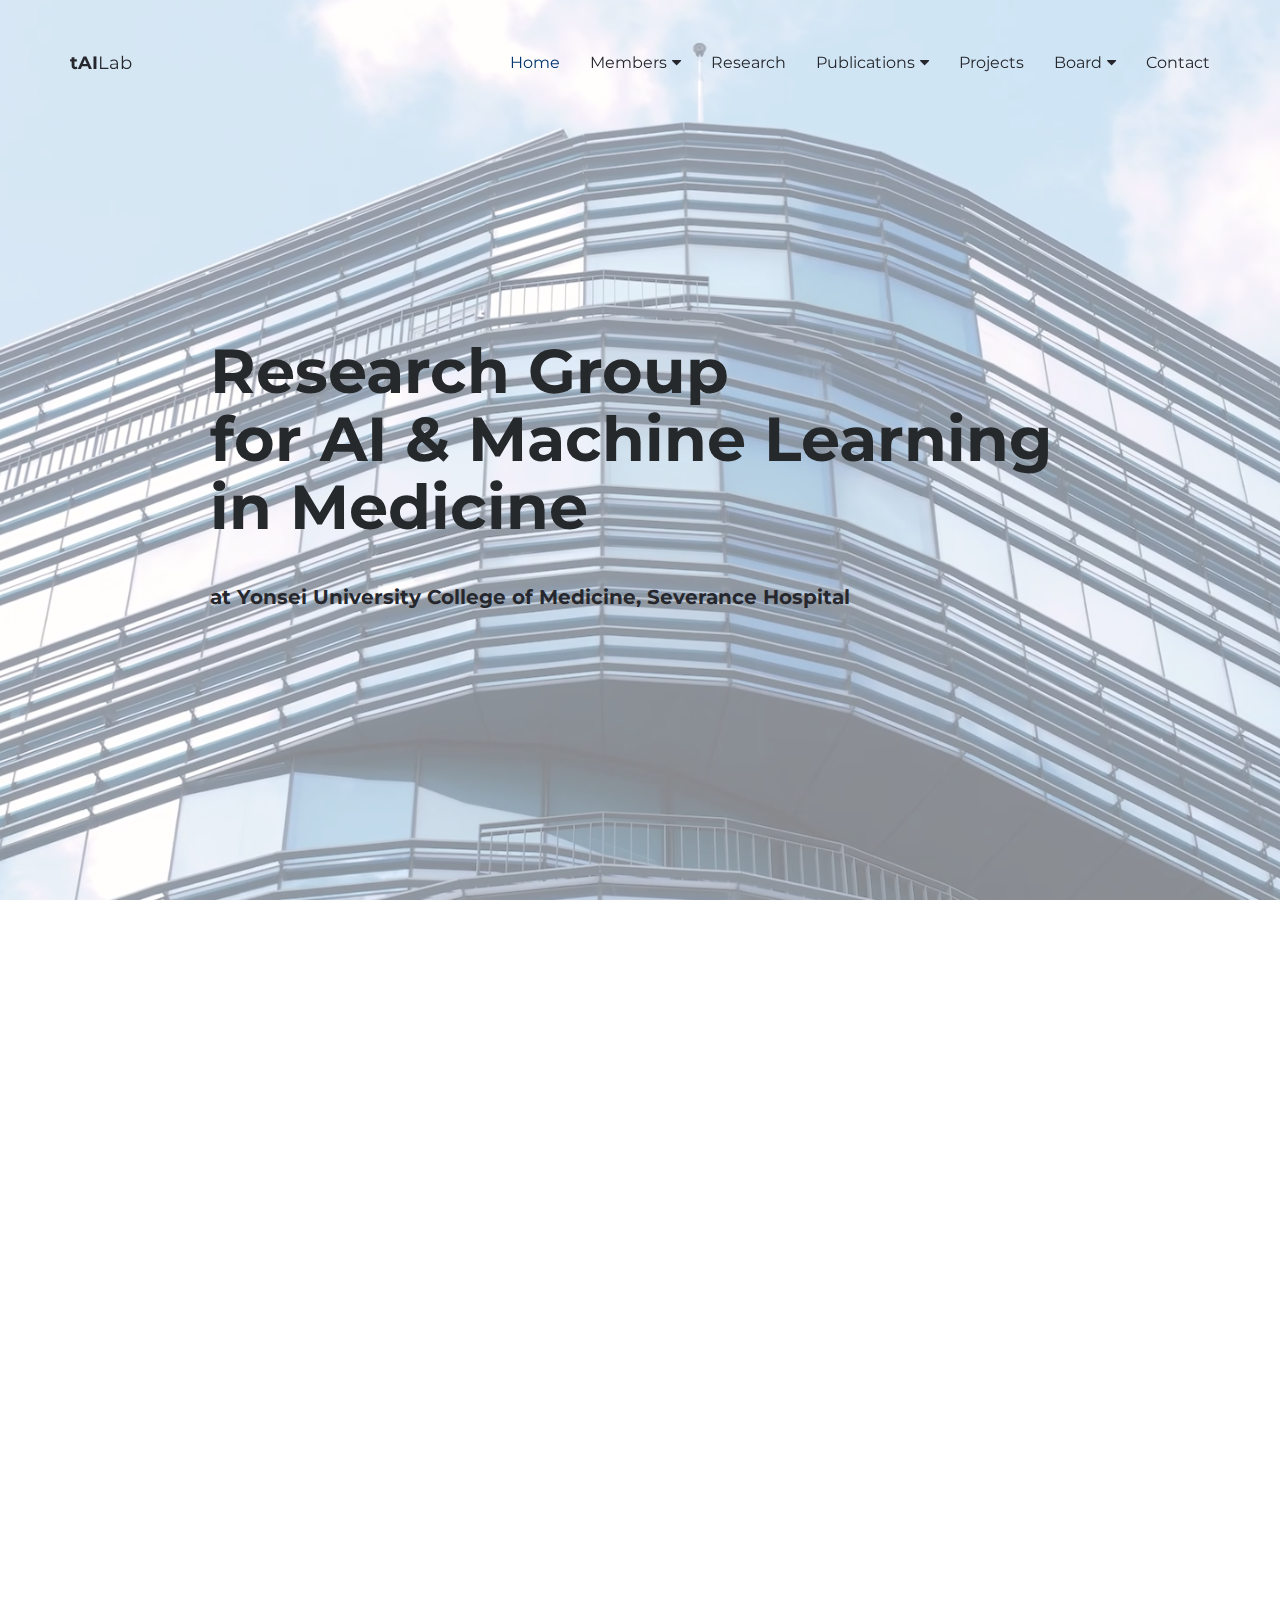
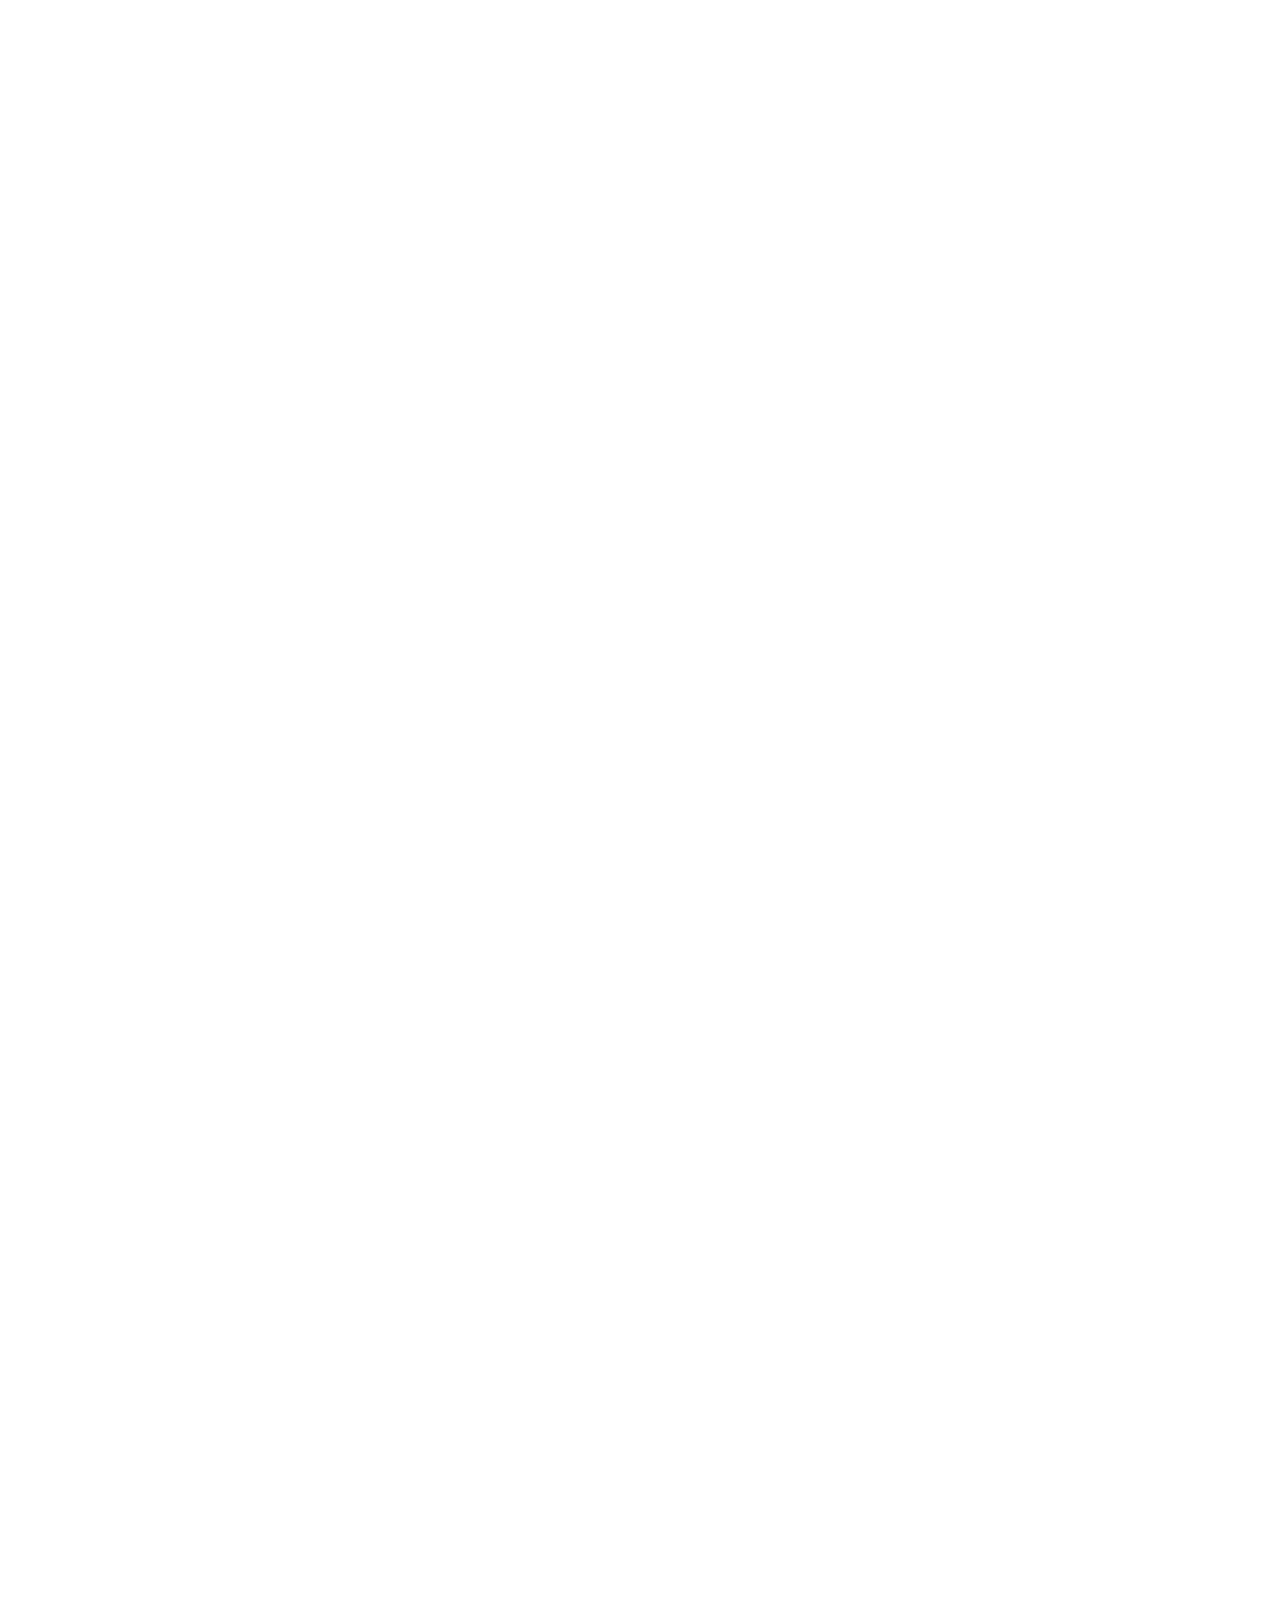
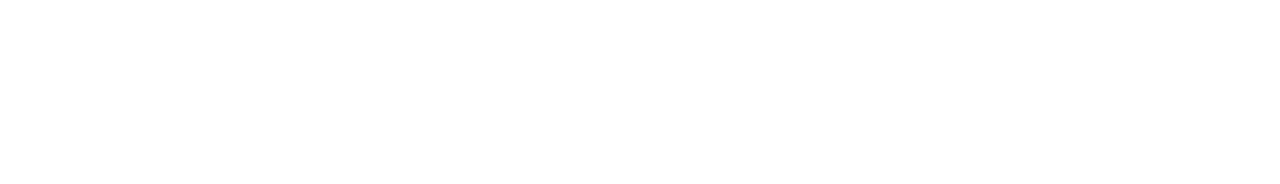
==== commit 1983a9df: "Add files via upload" ====
--- a/html-freebie-agency-perfect-master/index.html
+++ b/html-freebie-agency-perfect-master/index.html
@@ -25,7 +25,7 @@
     <!-- Favicon
     ================================================== -->
     <link rel="apple-touch-icon" sizes="180x180" href="assets/img/apple-touch-icon.png">
-    <link rel="icon" type="image/png" sizes="16x16" href="assets/img/favicon.png">
+    <link rel="icon" type="image/png" sizes="32x16" href="assets/img/logo_tai.png">
 
     <!-- Stylesheets
     ================================================== -->
@@ -43,8 +43,7 @@
     <![endif]-->
 
 </head>
-<body>
-
+<body class="home-page">
     <header id="masthead" class="site-header">
         <nav id="primary-navigation" class="site-navigation">
             <div class="container">
@@ -54,39 +53,68 @@
     
                 <div class="collapse navbar-collapse" id="agency-navbar-collapse">
                     <ul class="nav navbar-nav navbar-right">
-                        <li class="active"><a href="index.html" data-toggle="dropdown">Home</a></li>
+                        <!-- Home Link -->
+                        <li class="active"><a href="index.html">Home</a></li>
     
                         <!-- Members Dropdown Menu -->
-                        <li class="dropdown"><a href="2-members.html" class="dropdown-toggle" data-toggle="dropdown">Members<i class="fa fa-caret-down hidden-xs" aria-hidden="true"></i></a>
+                        <li class="dropdown">
+                            <a href="2-members.html#professors" class="dropdown-toggle" data-toggle="dropdown">Members<i class="fa fa-caret-down hidden-xs" aria-hidden="true"></i></a>
                             <ul class="dropdown-menu" role="menu" aria-labelledby="menu1">
-                                <li><a href="members.html#professors">Professor</a></li>
-                                <li><a href="members.html#students">Student</a></li>
-                                <li><a href="members.html#alumni">Alumni</a></li>
+                                <li><a href="2-members.html#professors">Professor</a></li>
+                                <li><a href="2-members.html#students">Student</a></li>
+                                <li><a href="2-members.html#alumni">Alumni</a></li>
                             </ul>
                         </li>
     
-                        <!-- Updated Categories -->
+                        <!-- Research Link -->
                         <li><a href="3-research.html">Research</a></li>
-                        <li><a href="4-publications.html">Publications</a></li>
+    
+                        <!-- Publications Dropdown Menu -->
+                        <li class="dropdown">
+                            <a href="4-publications.html" class="dropdown-toggle" data-toggle="dropdown">Publications<i class="fa fa-caret-down hidden-xs" aria-hidden="true"></i></a>
+                            <ul class="dropdown-menu" role="menu" aria-labelledby="menu2">
+                                <li><a href="4-publications.html#international-journal">International Journal</a></li>
+                                <li><a href="4-publications.html#domestic-journal">Domestic Journal</a></li>
+                                <li><a href="4-publications.html#international-conference">International Conference</a></li>
+                                <li><a href="4-publications.html#domestic-conference">Domestic Conference</a></li>
+                                <li><a href="4-publications.html#preprint">Preprint & Under Review</a></li>
+                                <li><a href="4-publications.html#book">Book</a></li>
+                            </ul>
+                        </li>
+    
+                        <!-- Projects Link -->
                         <li><a href="5-projects.html">Projects</a></li>
-                        <li><a href="6-board.html">Board</a></li>
+    
+                        <!-- Board Dropdown Menu -->
+                        <li class="dropdown">
+                            <a href="6-board.html" class="dropdown-toggle" data-toggle="dropdown">Board<i class="fa fa-caret-down hidden-xs" aria-hidden="true"></i></a>
+                            <ul class="dropdown-menu" role="menu" aria-labelledby="menu3">
+                                <li><a href="6-board.html#news">News</a></li>
+                                <li><a href="6-board.html#seminar">Seminar</a></li>
+                                <li><a href="6-board.html#photo">Photo</a></li>
+                            </ul>
+                        </li>
+    
+                        <!-- Contact Link -->
                         <li><a href="7-contact.html">Contact</a></li>
                     </ul>
                 </div>
             </div>   
         </nav><!-- /.site-navigation -->
     </header><!-- /#masthead -->
-    
+
     
 
     <div id="hero" class="hero overlay">
         <div class="hero-content">
-            <div class="hero-text">
-                <h1>Research Group for AI & Machine Learning in Medicine</h1>
-                <p>at Yonsei University College of Medicine, Severance Hospital</p>
+            <div class="hero-text" style="text-align: left;">
+                <h1 style="font-weight: bold;">Research Group</h1>
+                <h1 style="font-weight: bold;">for AI & Machine Learning in Medicine</h1>
+                <p style="font-weight: bold;">at Yonsei University College of Medicine, Severance Hospital</p>
             </div><!-- /.hero-text -->
         </div><!-- /.hero-content -->
     </div><!-- /.hero -->
+    
 
     <main id="main" class="site-main">
 
@@ -120,7 +148,32 @@
                 </div>
             </div>
         </section>
-        
+
+        <!-- JavaScript 애니메이션 스크립트 -->
+        <script>
+            document.addEventListener("DOMContentLoaded", function() {
+                const sections = document.querySelectorAll('.site-section');
+
+                const observerCallback = (entries, observer) => {
+                    entries.forEach(entry => {
+                        if (entry.isIntersecting) {
+                            entry.target.classList.add('animate-in');
+                        } else {
+                            entry.target.classList.remove('animate-in');
+                        }
+                    });
+                };
+
+                const observerOptions = {
+                    threshold: 0.2
+                };
+
+                const observer = new IntersectionObserver(observerCallback, observerOptions);
+                sections.forEach(section => {
+                    observer.observe(section);
+                });
+            });
+        </script>
 
         <!-- <section class="site-section section-map-feature text-center">
 
@@ -159,13 +212,11 @@
         </section>/.section-map-feature -->
 
         <!-- Research Projects Start -->
-<div class="container-xxl py-5">
-    <div class="container">
-        <div class="section-title text-center">
-            <h1 class="display-5 mb-5">Our Research Projects</h1>
-            <p class="subheading-text">Explore some of our recent projects aimed at advancing medical AI technology</p>
-        </div>
-        <div class="row g-4">
+    <section class="site-section section-portfolio text-center">
+        <div class="container">
+            <h2>Our Research Projects</h2>
+            <p>Explore some of our recent projects aimed at advancing medical AI technology.</p>
+            <div class="row g-4">
             <!-- Project 1 -->
             <div class="col-md-6 col-lg-4 wow fadeInUp" data-wow-delay="0.1s">
                 <div class="project-item">
@@ -175,7 +226,7 @@
                     <div class="p-4 text-center border border-5 border-light border-top-0">
                         <h4 class="mb-3">Finding Integrated Imaging Biomarker for Cancer</h4>
                         <p>AI-based Radio-Patho-Genomics for Precision Medicine</p>
-                        <a class="fw-medium" href="project-details-1.html">Read More<i class="fa fa-arrow-right ms-2"></i></a>
+                        <a class="fw-medium" href="3-research.html#project-1">Read More<i class="fa fa-arrow-right ms-2"></i></a>                        
                     </div>
                 </div>
             </div>
@@ -188,7 +239,7 @@
                     <div class="p-4 text-center border border-5 border-light border-top-0">
                         <h4 class="mb-3">Finding Integrated Imaging Biomarker for Cardiac Diseases </h4>
                         <p>AI-based Cardiac Failure Risk Prediction with Cardiac CT/MRI </p>
-                        <a class="fw-medium" href="project-details-2.html">Read More<i class="fa fa-arrow-right ms-2"></i></a>
+                        <a class="fw-medium" href="3-research.html#project-2">Read More<i class="fa fa-arrow-right ms-2"></i></a>                        
                     </div>
                 </div>
             </div>
@@ -201,7 +252,7 @@
                     <div class="p-4 text-center border border-5 border-light border-top-0">
                         <h4 class="mb-3">Finding Integrated Imaging Biomarker for Infectious Diseases                        </h4>
                         <p>AI-based Prognostic Solution for Infectious Diseases</p>
-                        <a class="fw-medium" href="project-details-3.html">Read More<i class="fa fa-arrow-right ms-2"></i></a>
+                        <a class="fw-medium" href="3-research.html#project-3">Read More<i class="fa fa-arrow-right ms-2"></i></a>                        
                     </div>
                 </div>
             </div>
@@ -214,7 +265,7 @@
                     <div class="p-4 text-center border border-5 border-light border-top-0">
                         <h4 class="mb-3">Basic AI/ML Research for Trustworthy Medical AI system</h4>
                         <p>Reliable Medical AI Systems to apply in Clinical Practice</p>
-                        <a class="fw-medium" href="project-details-4.html">Read More<i class="fa fa-arrow-right ms-2"></i></a>
+                        <a class="fw-medium" href="3-research.html#project-4">Read More<i class="fa fa-arrow-right ms-2"></i></a>                        
                     </div>
                 </div>
             </div>
@@ -228,7 +279,7 @@
                         <h4 class="mb-3">Standardization of AI-based Medical Devices and Medical Big Data</h4>
                         <p> Standard Evaluation Technologies for Quality Advancement of Clinical Data </p>
                         <p> Standard for Performance Evaluation Technology of AI-based Medical Device </p>
-                        <a class="fw-medium" href="project-details-5.html">Read More<i class="fa fa-arrow-right ms-2"></i></a>
+                        <a class="fw-medium" href="3-research.html#project-5">Read More<i class="fa fa-arrow-right ms-2"></i></a>                        
                     </div>
                 </div>
             </div>
@@ -238,7 +289,7 @@
 <!-- Research Projects End -->
 
 <!-- Recruitment Start -->
-<div class="container-xxl py-5 bg-light recruitment-section">
+<section class="site-section section-join text-center gray-bg">
     <div class="container">
         <div class="section-title text-center">
             <h1 class="display-5 mb-4">Join Us</h1>
@@ -252,48 +303,44 @@
 <!-- Recruitment End -->
 
 
-    <footer id="colophon" class="site-footer" style="background: url('assets/img/footer_img_blue_wave.png') no-repeat center center; background-size: cover;">
-        <div class="container">
-            <div class="row">
-                <div class="col-md-3 col-sm-4 col-xs-6">
-                    <a class="site-title"><span>tAI</span>Lab</a>
-                    <p>If you have any questions, please feel free to contact us. We'll get back to you as soon as we can.                    </p>
-                </div>
-                <div class="col-lg-offset-4 col-md-3 col-sm-4 col-md-offset-2 col-sm-offset-0 col-xs-6 ">
-                    <h3>Contact Us</h3>
-                    <ul class="list-unstyled contact-links">
-                        <li><i class="fa fa-envelope" aria-hidden="true"></i><a href="mailto:hykim82@yuhs.ac">hykim82@yuhs.ac</a></li>
-                        <li><i class="fa fa-envelope" aria-hidden="true"></i><a href="mailto:ygj03084@gmail.com">ygj03084@gmail.com</a></li>
-                        <!-- <li><i class="fa fa-phone" aria-hidden="true"></i><a href="tel:+37400800000">+374 (00) 80 00 00 </a></li> -->
-                        <li><i class="fa fa-map-marker" aria-hidden="true"></i><p>서울특별시 서대문구 연세로 50-1, 연세대학교 의과대학 신관 609호</p></li>
-                        <li><i class="fa fa-map-marker" aria-hidden="true"></i><p>서울특별시 서대문구 연세로 50-1, 디지털헬스센터</p></li>
-
-                    </ul>
-                </div>
-                <div class="clearfix visible-xs"></div>
+<footer id="colophon" class="site-footer" style="background: url('assets/img/footer_img_blue_wave.png') no-repeat center center; background-size: cover;">
+    <div class="container">
+        <div class="row">
+            <!-- Left Section: Logo and Description -->
+            <div class="col-md-6 col-sm-12 logo-section text-center">
+                <div class="lab-info">
+                    <img src="assets/img/logo.png" alt="tAILab Logo" class="footer-logo">
+                    <div>
+                        <p> Translational AI Lab.<br>
+                            College of Medicine, <br>
+                            Yonsei University
+                        </p>
+                    </div>
+                </div>
+            </div>
+
+            <!-- Right Section: Contact Us -->
+            <div class="col-md-6 col-sm-12 contact-section text-center">
+                <h3>Contact Us</h3>
+                <ul class="list-unstyled contact-links">
+                    <li>
+                        <div class="location-info">
+                            <span>김휘영 교수 (<a href="mailto:hykim82@yuhs.ac">hykim82@yuhs.ac</a>)</span><br>
+                            서울특별시 서대문구 연세로 50-1, 연세대학교 의과대학 신관 609호
+                        </div>
+                    </li>
+                    <li>
+                        <div class="location-info">
+                            <span>대학원 연구실 (Lab manager: <a href="mailto:ygj3084@gmail.com">ygj3084@gmail.com</a>)</span><br>
+                            서울특별시 서대문구 연세로 50-1, 디지털헬스센터
+                        </div>
+                    </li>
+                </ul>
             </div>
         </div>
-        <div class="copyright">
-            <div class="container">
-                <div class="row">
-                    <div class="col-xs-8">
-                        <div class="social-links">
-                            <!-- <a class="twitter-bg" href="#"><i class="fa fa-twitter"></i></a>
-                            <a class="facebook-bg" href="#"><i class="fa fa-facebook"></i></a>
-                            <a class="pinterest" href="#"><i class="fa fa-pinterest"></i></a>
-                            <a class="linkedin-bg" href="#"><i class="fa fa-linkedin"></i></a> -->
-                        </div><!-- /.social-links -->
-                    </div>
-                    <div class="col-xs-4">
-                        <div class="text-right">
-                            <p>&copy; tAILab</p>
-                            <p>All Rights Reserved</p>
-                        </div>
-                    </div>
-                </div>
-            </div>
-        </div><!-- /.copyright -->
-    </footer><!-- /#footer -->
+    </div>
+</footer>
+
 
 
     <!-- Bootstrap core JavaScript
--- a/html-freebie-agency-perfect-master/assets/css/style.css
+++ b/html-freebie-agency-perfect-master/assets/css/style.css
@@ -638,15 +638,30 @@
 .mt-20 {margin-top: 20px;}
 .mt-50 {margin-top: 50px;}
 
-/* HEADER
-================================================== */
-.site-header {
-    position: absolute;
-    padding: 50px 0 0;
-    background-color: transparent;
+/* HEADER - 메인 페이지에서 사용 (투명 헤더) */
+.home-page .site-header {
+    position: fixed; /* 헤더를 고정 */
+    top: 0; /* 상단에 고정 */
+    left: 0; /* 왼쪽 끝에 고정 */
+    width: 100%; /* 전체 너비 사용 */
+    background-color: transparent; /* 메인 페이지에서 투명 */
+    z-index: 1000; /* 헤더가 다른 요소들 위에 있도록 설정 */
+    box-shadow: none; /* 그림자 제거 */
+    padding: 50px 0 0; /* 기존의 패딩 유지 */
+}
+
+/* HEADER - 다른 페이지에서 사용 (흰색 배경) */
+body:not(.home-page) .site-header {
+    position: fixed; /* 헤더를 고정 */
+    top: 0;
+    left: 0;
     width: 100%;
-    z-index: 3;
-}
+    background-color: #ffffff; /* 흰색 배경 */
+    z-index: 1000;
+    box-shadow: 0 2px 5px rgba(0, 0, 0, 0.1); /* 그림자 추가 */
+    padding: 20px 0; /* 패딩을 줄여서 헤더 높이를 키움 */
+}
+
 
 /* Site-logo */
 .site-title {
@@ -888,9 +903,24 @@
 /* SITEMAIN
 ================================================== */
 /* site-section */
+
+/* 섹션의 기본 상태 */
 .site-section {
+    opacity: 0;
+    transform: translateY(30px); /* 아래에서 위로 올라오는 효과 */
+    transition: all 1s ease-in-out; /* 애니메이션 지속 시간과 효과 */
+}
+
+/* 보이기 시작할 때 효과 적용 */
+.site-section.animate-in {
+    opacity: 1;
+    transform: translateY(0);
+}
+
+
+/* .site-section {
    padding: 100px 0 140px;
-}
+} */
 
 .subheading-text {
     font-size: 20px;
@@ -992,9 +1022,15 @@
 }
 
 
-/* Section: Services */
-.section-services .subheading-text {
-    margin-bottom: 90px;
+/* Section: Research Interest - 추가된 여백 설정 */
+.section-services {
+    padding-top: 100px; /* 상단 패딩을 기존보다 더 크게 설정 */
+    padding-bottom: 60px; /* 하단 패딩도 적절히 설정 */
+    background-color: #f9f9f9; /* 예시로 배경색도 조금 다르게 설정 가능 */
+}
+
+.section-services .heading-separator {
+    margin-top: 40px; /* 제목 위에 추가 여백을 설정 */
 }
 
 .section-services .col-md-3:nth-child(n+5) .service {
@@ -1168,10 +1204,24 @@
 /* FOOTER
 ================================================== */
 .site-footer {
-    background: url(assets/img/footer_img_blue_wave.png) no-repeat center center; /* 이미지 배경 설정 */
-    background-size: cover; /* 이미지를 전체 크기에 맞게 조정 */
-    padding-top: 95px;
-    background-color: #f5f5f8; /* 배경색을 함께 설정해 대비가 생기도록 함 */
+    background: url(assets/img/footer_img_blue_wave.png) no-repeat center center;
+    background-size: cover;
+    padding-top: 50px; /* 줄여서 여백을 조정 */
+    padding-bottom: 20px; /* 줄여서 아래 여백을 최소화 */
+    background-color: #f5f5f8; /* 배경색 설정 */
+}
+
+/* 로고와 텍스트를 수직으로 가운데 정렬 */
+.lab-info {
+    display: flex;
+    flex-direction: column;
+    align-items: center;
+    margin-bottom: 20px;
+}
+
+.footer-logo {
+    max-width: 150px;
+    margin-bottom: 20px;
 }
 
 .site-footer .site-title {
@@ -1180,13 +1230,43 @@
 }
 
 .site-footer h3 {
-    font-size: 16px;
+    font-size: 18px;
     text-transform: uppercase;
-    margin:0 0 40px;
-}
-
-.site-footer > .container {
-    padding-bottom: 170px;
+    margin-bottom: 20px;
+}
+
+/* 오른쪽 섹션 텍스트 여백 조정 */
+.site-footer .contact-links li {
+    list-style: none;
+    margin-bottom: 20px;
+    font-size: 15px;
+    text-align: left; /* 왼쪽 정렬 유지 */
+}
+
+.site-footer .contact-links li i {
+    margin-right: 15px;
+    margin-top: 4px;
+}
+.location-info {
+    margin-left: 5px; /* 여백 조정하여 텍스트와 아이콘이 겹치지 않게 함 */
+}
+
+.logo-section, .contact-section {
+    margin-bottom: 20px; /* 섹션 간의 여백 조정 */
+}
+
+/* 이메일 링크 스타일링 */
+.site-footer .contact-links li a {
+    color: #000; /* 이메일 링크를 검정색으로 설정 */
+    text-decoration: none; /* 링크 밑줄 제거 */
+}
+
+.site-footer .contact-links li a:hover {
+    color: #6fc754; /* 마우스를 올렸을 때 다른 색으로 강조 */
+}
+
+.site-footer .container {
+    padding-bottom: 50px; /* 기존의 큰 여백을 줄여서 더 간결하게 */
 }
 
 .site-footer .list-unstyled li + li {
@@ -1234,8 +1314,18 @@
 
 /* Copyright */
 .copyright {
-    padding: 30px 0;
-    border-top: 1px solid rgba(38, 41, 44, 0.05);
+    padding: 15px 0; /* 상하 패딩 설정 */
+    background-color: rgba(0, 0, 0, 0.5); /* 반투명한 배경 */
+    color: #fff; /* 텍스트 색상 흰색 */
+    text-align: center;
+    font-size: 14px;
+    border-top: 1px solid rgba(255, 255, 255, 0.2); /* 상단 경계선 추가 */
+}
+
+.copyright p {
+    margin: 0;
+    padding: 5px;
+    font-weight: 400;
 }
 
 .social-links a {
